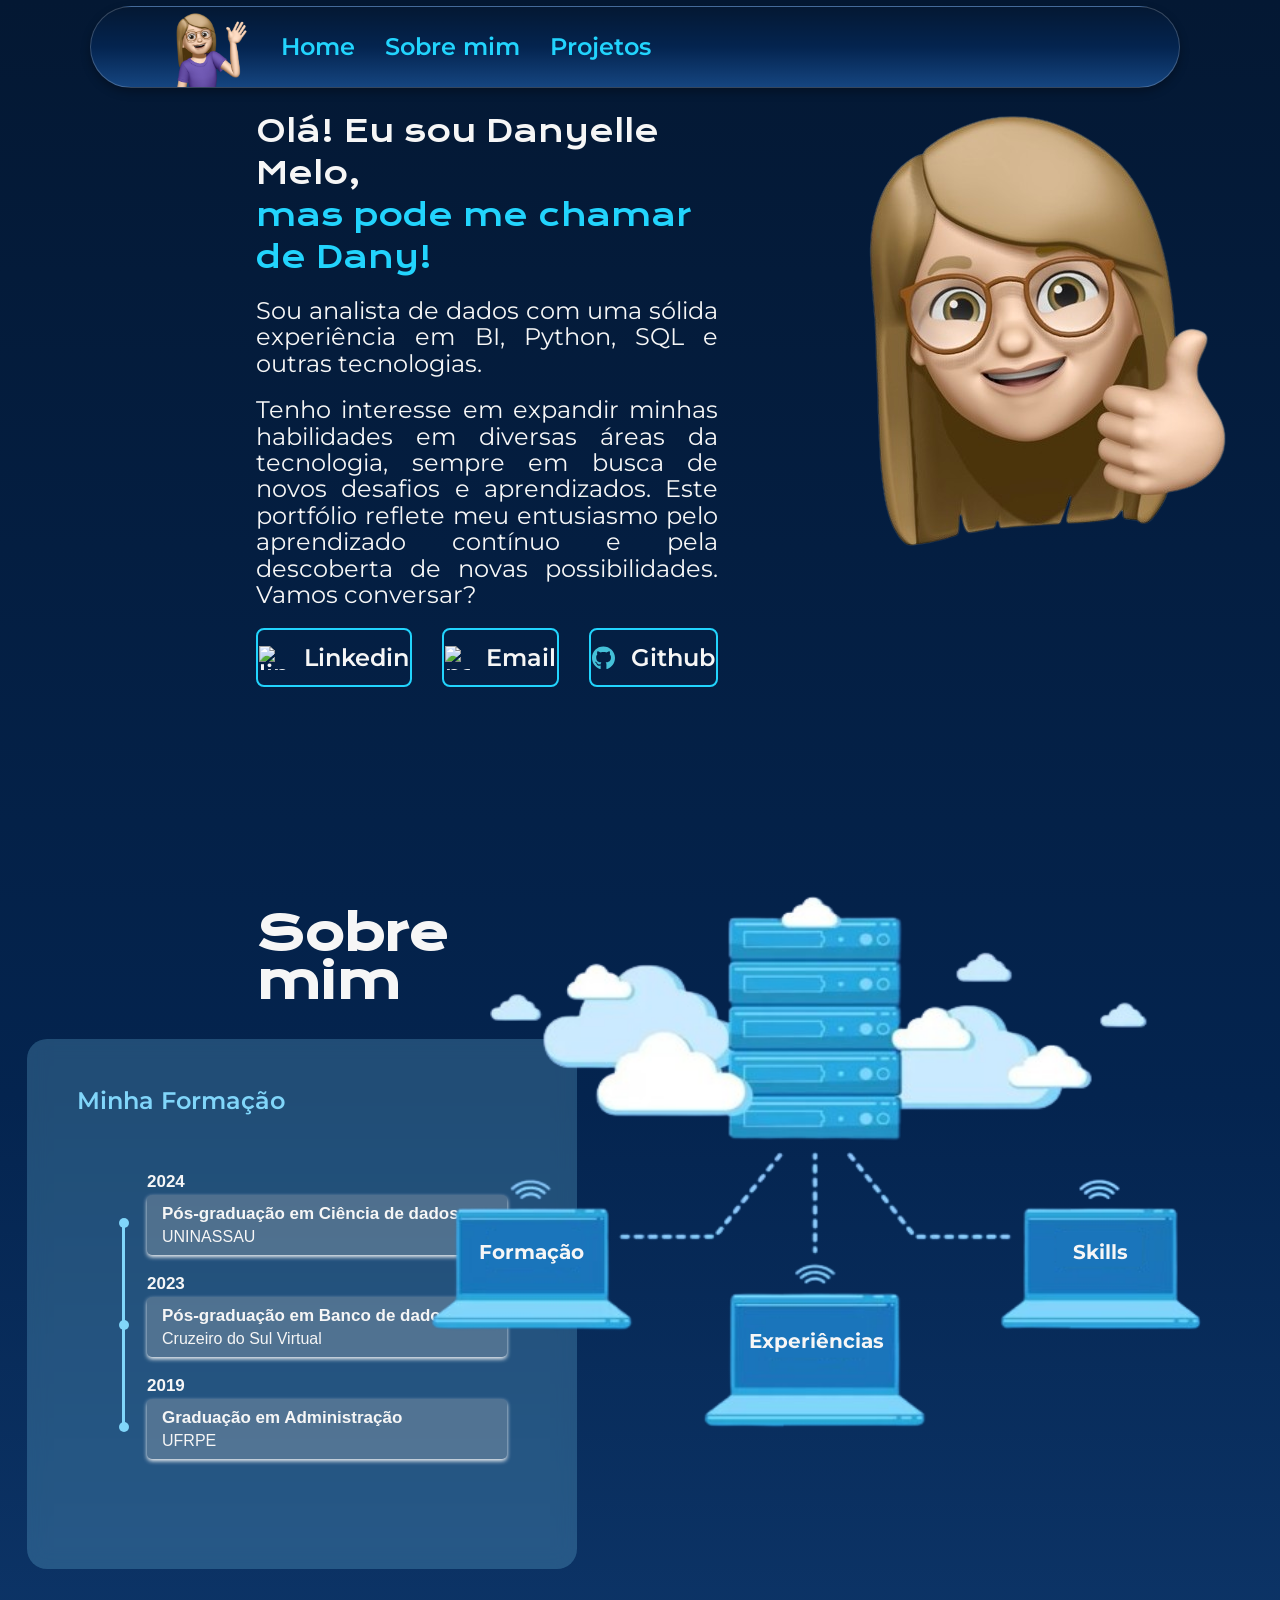
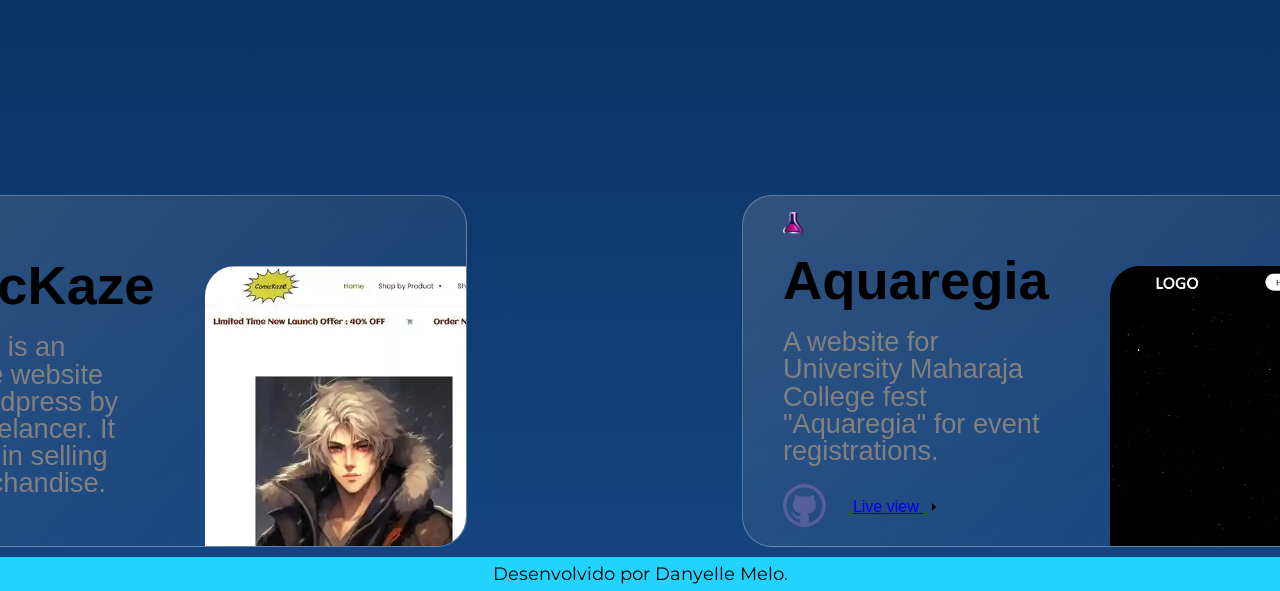
==== index.html @ 07571c55 "up" ====
<!DOCTYPE html>
<html lang="pt-br">

<head>
    <meta charset="UTF-8">
    <meta http-equiv="X-UA-Compatible" content="IE=edge">
    <meta name="viewport" content="width=device-width, initial-scale=1.0">

    <title>Danyelle Melo | Portifolio</title>

    <!-- Ligação do CSS com o HTML -->
    <link rel="stylesheet" href="./styles/style.css">

    <link rel="icon" href="src/avatar_topo.png" type="image/x-icon">
</head>

<body>

    <!-- Cabeçalho -->
    <header class="cabecalho">
        <div class="logo-container">
            <img class="logo logo-principal" src="src/logo.png" alt="Logo desenvolvedora" width="80" height="80"/>
            <img class="logo logo-hover" src="src/logo_alternativa.png" alt="Logo alternativa" width="80" height="75.8"/>
        </div>
        <nav class="cabecalho__menu">
            <a class="cabecalho__menu__link" href="#home">Home</a>
            <a class="cabecalho__menu__link" href="#sobre-mim">Sobre mim</a>
            <a class="cabecalho__menu__link" href="#projetos">Projetos</a>
        </nav>
    </header>

    <!-- Conteúdo principal -->
    <main class="apresentacao">
        <!-- Home -->
        <section id="home" class="home">
            <div class="grid-container">
                <div class="grid-item">
                    <h1 class="apresentacao__conteudo__titulo_home">
                        Olá! Eu sou Danyelle Melo,
                    </h1>
                    <p class="apresentacao__conteudo__titulo_home">
                        <strong class="titulo-destaque_home">mas pode me chamar de Dany!</strong>
                    </p>
                    <p class="apresentacao__conteudo__paragrafo_home">
                        Sou analista de dados com uma sólida experiência em BI, Python, SQL e outras tecnologias.
                    </p>
                    <p class="apresentacao__conteudo__paragrafo_home">
                        Tenho interesse em expandir minhas habilidades em diversas áreas da tecnologia, sempre em busca de novos desafios e aprendizados. Este portfólio reflete meu entusiasmo pelo aprendizado contínuo e pela descoberta de novas possibilidades. Vamos conversar?
                    </p>
                    <div class="apresentacao__links_home">
                        <a class="apresentacao__links__link_home" href="https://www.linkedin.com/in/danyellemelo/">
                            <img width="29" height="24" src="https://img.icons8.com/3d-fluency/94/linkedin.png" alt="linkedin"/>
                            Linkedin
                        </a>
                        <a class="apresentacao__links__link_home" href="mailto:danyelle.dados@gmail.com">
                            <img width="25" height="24" src="https://img.icons8.com/3d-fluency/94/paper-plane.png" alt="paper-plane"/>
                            Email
                        </a>
                        <a class="apresentacao__links__link_home" href="https://github.com/danysenosdados">
                            <img src="src/github-brands-solid.svg" alt="Github logo">
                            Github
                        </a>
                    </div>
                </div>
                <div class="grid-item apresentacao_img_home">
                    <img src="src/avatar_sobremim.png" alt="Imagem de Danyelle Melo">
                </div>
            </div>
        </section>

        <!-- Sobre mim -->
        <section id="sobre-mim" class="sobremim">
            <div class="grid-container">
                <div class="grid-item">                  
                    <h2 class="h2">Sobre mim</h2>
                    
                    <!-- Janela de Formação (visível por padrão) -->
                    <div class="janela-modal abrir" id="janela-formacao">
                        <div class="modal">
                            <h3 class="h3">Minha Formação</h3>

                            <div class="timeline">
                                <div class="timeline-item">
                                    <div class="timeline-date">2024</div>
                                    <div class="timeline-content">
                                        <h4 class="curso">Pós-graduação em Ciência de dados</h4>
                                        <p>UNINASSAU</p>
                                    </div>
                                </div>
                                <div class="timeline-item">
                                    <div class="timeline-date">2023</div>
                                    <div class="timeline-content">
                                        <h4 class="curso">Pós-graduação em Banco de dados e BI</h4>
                                        <p>Cruzeiro do Sul Virtual</p>
                                    </div>
                                </div>
                                <div class="timeline-item">
                                    <div class="timeline-date">2019</div>
                                    <div class="timeline-content">
                                        <h4 class="curso">Graduação em Administração</h4>
                                        <p>UFRPE</p>
                                    </div>
                                </div>
                            </div>
                        </div> 
                    </div>    
                    
                    <!-- Janela de Experiências -->
                    <div class="janela-modal" id="janela-exp">
                        <div class="modal">
                            <h3 class="h3">Minhas Experiências</h3>
                            <div class="timeline">
                                <div class="timeline-item">
                                    <div class="timeline-date">2022 - Atual</div>
                                    <div class="timeline-content">
                                        <h4 class="curso">Técnica de dados</h4>
                                        <p>G4F Soluções Corporativas</p>
                                    </div>
                                </div> 

                                <div class="timeline-item">
                                    <div class="timeline-date">2015 - 2022</div>
                                    <div class="timeline-content">
                                        <h4 class="curso">Faturista</h4>
                                        <p>Solivetti Comercio e Serviços</p>
                                    </div>
                                </div>

                                <div class="timeline-item">
                                    <div class="timeline-date">2013 - 2014</div>
                                    <div class="timeline-content">
                                        <h4 class="curso">Auxiliar de faturamento</h4>
                                        <p>ACM Suprimentos e Serviços</p>
                                    </div>
                                </div>
                            </div>
                        </div> 
                    </div> 
        
                    <!-- Janela de Skills -->
                    <div class="janela-modal" id="janela-skill">
                        <div class="modal">
                            <h3 class="h3">Minhas Habilidades</h3>
                            <div class="frontend-dev-section">

                                <ul class="lista">
                                    <li class="lista_box" data-aos="fade-up">
                                        <img src="./src/png/htmllogo.png" alt="Html skill" class="tech-stack-logo" />
                                        <span class="tooltip">HTML</span>
                                    </li>
                        
                                    <li class="lista_box" data-aos="fade-up">
                                        <img src="./src/png/csslogo.png" alt="css skill" class="tech-stack-logo" />
                                        <span class="tooltip">CSS</span>
                                    </li>
                        
                                    <li class="lista_box" data-aos="fade-up">
                                        <img src="./src/png/pythonlogo.png" alt="Python skill" class="tech-stack-logo" />
                                        <span class="tooltip">Python</span>
                                    </li>
                        
                                    <li class="lista_box" data-aos="fade-up">
                                        <img src="./src/png/githublogo.png" alt="github skill" class="tech-stack-logo needtobeinvert" />
                                        <span class="tooltip">GitHub</span>
                                    </li>
                        
                                    <li class="lista_box" data-aos="fade-up">
                                        <img src="./src/png/sqllogo.png" alt="Sql skill" class="tech-stack-logo" />
                                        <span class="tooltip">SQL</span>
                                    </li>
                                    <li class="lista_box" data-aos="fade-up">
                                        <img src="./src/png/figmalogo.png" alt="figma skill" class="tech-stack-logo" />
                                        <span class="tooltip">Figma</span>
                                    </li>
                        
                                    <li class="lista_box" data-aos="fade-up">
                                        <img src="./src/png/powerappslogo.png" alt="Power apps skill" class="tech-stack-logo" />
                                        <span class="tooltip">PowerApps</span>
                                    </li>

                                    <li class="lista_box" data-aos="fade-up">
                                        <img src="./src/png/poerbilogo.png" alt="Power BI skill" class="tech-stack-logo" />
                                        <span class="tooltip">PowerBI</span>
                                    </li>

                                    <li class="lista_box" data-aos="fade-up">
                                        <img src="./src/png/excellogo.png" alt="excel skill" class="tech-stack-logo" />
                                        <span class="tooltip">VBA</span>
                                    </li>

                                    <li class="lista_box" data-aos="fade-up">
                                        <img src="./src/png/powerautomatelolgo.png" alt="PowerAutomate skill" class="tech-stack-logo" />
                                        <span class="tooltip">PowerAutomate</span>
                                    </li>

                                    <li class="lista_box" data-aos="fade-up">
                                        <img src="./src/png/airflowlogo.png" alt="AirFlow skill" class="tech-stack-logo" />
                                        <span class="tooltip">AirFlow</span>
                                    </li>
                                </ul>
                            </div>
                        </div> 
                    </div>
                </div>
                <div  class="apresentacao_img_sobremim">
                    <div class="database-icon">
                        <img src="src/png/cloud.png" alt="Computadores"  width="850" height="600" style="padding-top: 5%; right: 15%;">
                    </div>
        
                    <div onclick="abrirModal('formacao')" class="btn" style="top: 60%; right: 89.5%;">Formação</div>
                    <div onclick="abrirModal('exp')" class="btn" style="top: 73%; left: 29%;">Experiências</div>
                    <div onclick="abrirModal('skill')" class="btn" style="top: 60%; left: 61%;">Skills</div>
                </div>
            </div>
        </section>


        <!--projetos-->
        
         
        <section class="projects-section-container" id="projetos" style="margin-top:10px;>

            
            <div class="projects-section-div">

                <h2 class="h2" class="btn" style="margin-top:10px; margin-right: 136%;">Projetos</h2>

                <div class="section-heading" data-aos="fade-up">
                <h2 class="section-heading-article" tabindex="0" aria-label="My projects starts from here">
                    &#60;/Projects&#62;
                </h2>
                <p class="sectionHeadingP"></p>
                </div>
                <div class="project-boxes-div">
                <div data-aos="fade-up" class="project-box-wrapper">
                    <div class="project-box project-box2" id="project-box2">
                    <div class="info-div">
                        <img src="src/webp/pexelicon-favicon.webp" alt="pexelicon website favicon" class="faviconforProject" />
                        <article class="ProjectHeading">Pexelicons</article>
                        <p class="ProjectDescription">
                        Pexelicons: A world of personalized file folder icons to
                        transform your PC into a reflection of your style.
                        </p>
                        <div class="project-buttons">
                        <a href="https://github.com/Danyell07/Pexelicons" target="_blank" class="github-redirect"
                            aria-label="Visit Pexelicons on GitHub">
                            <img src="src/svg/github.svg" alt="github redirect button" />
                        </a>
                        <a href="https://Danyell.site/Pexelicons/" target="_blank" class="cta"
                            aria-label="Visit Pexelicons Live">
                            <span>Live view</span>
                            <svg viewBox="0 0 13 10" height="10px" width="15px">
                            <path d="M1,5 L11,5"></path>
                            <polyline points="8 1 12 5 8 9"></polyline>
                            </svg>
                        </a>
                        </div>
                    </div>
                    <div class="image-div">
                        <img src="src/webp/Group 76.webp" alt="Pexelicon website preview image" />
                    </div>
                    </div>
                </div>
        
                <div class="project-box-wrapper" data-aos="fade-up">
                    <div class="project-box project-box5" id="project-box5">
                    <div class="info-div">
                        <img src="src/webp/cropped-1086600-192x192.webp" alt="comickaze website favicon"
                        class="faviconforProject" />
                        <article class="ProjectHeading">ComicKaze</article>
                        <p class="ProjectDescription">
                        ComicKaze is an ecommerce website built on wordpress by me
                        as a freelancer. It specializes in selling anime
                        merchandise.
                        </p>
                        <div class="project-buttons">
                        <a href="https://comickaze.in" target="_blank" class="cta" aria-label="Visit Comickaze live">
                            <span>Live view</span>
                            <svg viewBox="0 0 13 10" height="10px" width="15px">
                            <path d="M1,5 L11,5"></path>
                            <polyline points="8 1 12 5 8 9"></polyline>
                            </svg>
                        </a>
                        </div>
                    </div>
                    <div class="image-div">
                        <img src="src/webp/comickaze-preview.webp" alt="comickaze website preview image" />
                    </div>
                    </div>
                </div>
        
                <!-- ---------------------- -->
                <div class="project-box-wrapper" data-aos="fade-up">
                    <div class="project-box project-box2" id="project-box2">
                    <div class="info-div">
                        <img src="src/svg/aquaregia-favicon.svg" alt="Aquaregia website favicon"
                        class="faviconforProjectAquaregia" />
                        <article class="ProjectHeading">Aquaregia</article>
                        <p class="ProjectDescription">
                        A website for University Maharaja College fest "Aquaregia"
                        for event registrations.
                        </p>
                        <div class="project-buttons">
                        <a href="https://github.com/Danyell07/Aquaregia" target="_blank" class="github-redirect"
                            aria-label="Visit Aquaregia on GitHub">
                            <img src="src/svg/github.svg" alt="github redirect button" />
                        </a>
                        <a href="https://Danyell.site/Aquaregia/" target="_blank" class="cta"
                            aria-label="Visit Aquaregia Live">
                            <span>Live view</span>
                            <svg viewBox="0 0 13 10" height="10px" width="15px">
                            <path d="M1,5 L11,5"></path>
                            <polyline points="8 1 12 5 8 9"></polyline>
                            </svg>
                        </a>
                        </div>
                    </div>
                    <div class="image-div">
                        <img src="src/webp/Aquaregia-project.webp" alt="Aquaregia website preview image" />
                    </div>
                    </div>
                </div>
                <!-- ---------------------- -->
                <div class="project-box-wrapper" data-aos="fade-up">
                    <div class="project-box project-box4" id="project-box4">
                    <div class="info-div">
                        <img src="src/webp/qr-favicon.webp" alt="Qr generator website favicon" class="faviconforProject" />
                        <article class="ProjectHeading">QR Generator</article>
                        <p class="ProjectDescription">
                        A webpage to make a QR Code from text using API.
                        </p>
                        <div class="project-buttons">
                        <a href="https://github.com/Danyell07/QR-Generator" target="_blank" class="github-redirect"
                            aria-label="Visit qr generator on github">
                            <img src="src/svg/github.svg" alt="github redirect button" />
                        </a>
                        <a href="https://Danyell.site/QR-Generator/" target="_blank" class="cta"
                            aria-label="Visit qr generator live">
                            <span>Live view</span>
                            <svg viewBox="0 0 13 10" height="10px" width="15px">
                            <path d="M1,5 L11,5"></path>
                            <polyline points="8 1 12 5 8 9"></polyline>
                            </svg>
                        </a>
                        </div>
                    </div>
                    <div class="image-div">
                        <img src="src/webp/QRgeneratorProject.webp" alt="qr generator website preview image" />
                    </div>
                    </div>
                </div>
        
                <!-- ---------------------- -->
                <div class="project-box-wrapper" data-aos="fade-up">
                    <div class="project-box project-box3" id="project-box3">
                    <div class="info-div">
                        <img src="src/ico/netflixfavicon.ico" alt="netflix website favicon" class="faviconforProject" />
                        <article class="ProjectHeading">React Netflix Clone</article>
                        <p class="ProjectDescription">
                        A webpage to categorize the shows to redirect user to watch
                        the show.
                        </p>
                        <div class="project-buttons">
                        <a href="https://github.com/Danyell07/Netflix-clone" target="_blank" class="github-redirect"
                            aria-label="Visit Netflix clone on GitHub">
                            <img src="src/svg/github.svg" alt="github redirect button" />
                        </a>
                        <a href="https://react-project-20.netlify.app/" target="_blank" class="cta"
                            aria-label="Visit netflix clone live">
                            <span>Live view</span>
                            <svg viewBox="0 0 13 10" height="10px" width="15px">
                            <path d="M1,5 L11,5"></path>
                            <polyline points="8 1 12 5 8 9"></polyline>
                            </svg>
                        </a>
                        </div>
                    </div>
                    <div class="image-div">
                        <img src="src/webp/NetflixCloneProject.webp" alt="netflix clone website preview image" />
                    </div>
                    </div>
                </div>
        
                <!-- ---------------------- -->
        
                <div class="project-box-wrapper" data-aos="fade-up">
                    <div class="project-box project-box1" id="project-box1">
                    <div class="info-div">
                        <img src="src/webp/axocean-favicon.webp" alt="Axocean website favicon" class="faviconforProject" />
                        <article class="ProjectHeading">AXOCEAN</article>
                        <p class="ProjectDescription">
                        E-commerce website frontend work to choose people their
                        favorite design of product and redirect to flipkart shopping
                        site.
                        </p>
                        <div class="project-buttons">
                        <a href="https://github.com/Danyell07/AXOCEAN" target="_blank" class="github-redirect"
                            aria-label="Visit axocean on GitHub">
                            <img src="src/svg/github.svg" alt="github redirect button" />
                        </a>
                        <a href="https://www.Danyell.site/AXOCEAN/" target="_blank" class="cta"
                            aria-label="Visit axocean live">
                            <span>Live view</span>
                            <svg viewBox="0 0 13 10" height="10px" width="15px">
                            <path d="M1,5 L11,5"></path>
                            <polyline points="8 1 12 5 8 9"></polyline>
                            </svg>
                        </a>
                        </div>
                    </div>
                    <div class="image-div">
                        <img src="src/webp/AXOCEAN-project.webp" alt="Axocean website preview image" />
                    </div>
                    </div>
                </div>
                
                </div>
            
            </section>

    </main>

    <!-- Rodapé -->
    <footer class="rodape">
        <p>Desenvolvido por Danyelle Melo.</p>
    </footer>
    <script src="script.js" defer></script>
</body>

</html>
---- styles/style.css ----
/* ESTILOS FONTES*/
@import url('https://fonts.googleapis.com/css2?family=Krona+One&family=Montserrat:ital,wght@0,100..900;1,100..900&display=swap');

* {
    margin: 0;
    padding: 0;
    border: 0;
    font-size: 100%;
    font: inherit;
    vertical-align: baseline;
}

:root{
    --color-shadowDark:rgba(0, 0, 0, 0.137);
    --tech-stack-box-first-color:#c6c4c42f;
    --tech-stack-box-second-color:rgba(146, 146, 155, 0);
    --tech-stack-box-border-color: #f6f6f648;
}


/*BARRA DE ROLAGEM*/
::-webkit-scrollbar{
    width: 7px;
}
::-webkit-scrollbar-track {
    background: #0a0a10;
}
::-webkit-scrollbar-thumb{
   background-color: #8000ff;
   /* border-radius: 20px; */

}

/*função de rolagem*/
html {
    scroll-behavior: smooth;
}

article, aside, details, figcaption, figure, 
footer, header, hgroup, menu, nav, section {
    display: block;
}


body {
    line-height: 1;
    font-family: 'Space Grotesk', sans-serif;
    /*min-height: 100vh;*/
    background: linear-gradient(#041833,#04244F,#154580);
    background-repeat: no-repeat;
    background-position: center;
    background-size: cover;
}

/*BARRA DO MENU*/
.cabecalho {
    display: flex;
    align-items: center;
    background: linear-gradient(#041833,#04244F,#154580);
    justify-content: center; /* Alinha itens à esquerda */
    margin-left: 7% ;
    margin-top: 0.5% ;
    background-color: #333;
    position: fixed;
    top: 0;
    width: 100%; /* Ajuste a largura conforme necessário */
    max-width: 85%; /* Opcional: define um limite máximo de largura */
    z-index: 1100;
    border-radius: 60px; /* Arredonda as pontas da barra */
    box-shadow: 0 4px 10px rgba(0, 0, 0, 0.3); /* Sombra para efeito 3D */
    border: 1px solid rgba(255, 255, 255, 0.2); /* Borda clara para destaque */
    
}

@media (max-width: 768px) {
    .cabecalho {
        border-radius: 60px; /* Ajusta para telas pequenas */
        justify-content: space-between; /* Ajuste para melhor visualização */
        padding: 0 20px;
    }
}

/*LOGO DO MENU*/
.logo-container {
    position: relative;
    width: 30px;
    height: 80px;
}

.logo {
    position: absolute;
    top: 0;
    left: 200%;
    transition: opacity 0.2s ease-in-out; /* Aumenta a velocidade da transição */
}

.logo-hover {
    opacity: 0; /* Oculta a segunda logo inicialmente */
    top: 5px; /* Ajuste o valor conforme necessário para descer a imagem */
}

.logo-container:hover .logo-principal {
    opacity: 0; /* Faz a primeira logo desaparecer mais rápido */
}

.logo-container:hover .logo-hover {
    opacity: 1; /* Faz a segunda logo aparecer mais rápido */
}

.cabecalho img {
    margin-right: 10px;
    margin-left: 20px;
    padding: 0;
}

/*MENU*/
.cabecalho__menu {
    display: flex;
    flex-direction: row; /* Mantém os itens em linha */
    gap: 10px; /* Espaço entre os itens */
    margin-right: auto; /* Empurra o menu para o lado esquerdo */
    margin-left: 150px;
    margin-top: 0;
}

.cabecalho__menu__link {
    font-family: "Montserrat", sans-serif;
    font-weight: 600;
    font-size: 24px;
    color: #22D4FD;
    padding: 5px 10px; /* Ajustei o padding para dar mais espaço */
    text-decoration: none;
    white-space: nowrap;
}

/* Ajuste a margem superior ao rolar para as seções */
#home {
    scroll-margin-top: 110px; /* Ajuste esse valor conforme a altura do cabeçalho */
    padding-bottom: 10px;
}

#sobre-mim {
    scroll-margin-top: 5px; /* Ajuste esse valor conforme a altura do cabeçalho */
    padding-bottom: 10px;
}

#projetos {
    scroll-margin-top: 5px; /* Ajuste esse valor conforme a altura do cabeçalho */
    padding-bottom: 10px;

}

/* Estilo para a seção geral */
.apresentacao {
    padding-left: 20%; /* Espaço à esquerda para mover o conteúdo para o centro */
    margin-top: 0%; /* Espaço acima para iniciar a seção abaixo do cabeçalho */
}

.grid-container {
    display: grid; /* Torna o contêiner um grid container */
    grid-template-columns: repeat(2, 1fr); /* Cria duas colunas iguais */
    gap: 50px; /* Espaço entre as colunas */
    padding-bottom: 3px;
    position: relative;
}

/* Estilo para cada item no grid */
.grid-item {
    padding: 0; /* Espaço interno das divs */
    padding-top: 110px;
    position: relative;
}

/* Estilo específico para a seção Home /////////////////////////////////////////////////////////////////////////////////*/
.home .apresentacao__conteudo__titulo_home {
    font-size: 30px;
    font-family: "Krona One", sans-serif;
    line-height: 1.4; /* Espaçamento entre linhas */
    color: #F6F6F6;
}

.home .titulo-destaque_home {
    color: #22D4FD;
}

.home .apresentacao__conteudo__paragrafo_home {
    font-size: 24px;
    font-family: "Montserrat", sans-serif;
    font-weight: 400;
    margin-top: 20px; 
    line-height: 1.1; /* Espaçamento entre linhas */
    text-align: justify; /* Justifica o texto */
    padding: 0; /* Remove o espaço interno das divs */
    color: #F6F6F6;
}

.home .apresentacao__links_home {
    display: flex;
    justify-content: space-around;
    flex-direction: row;
    align-items: center;
    gap: 30px;
    margin-top: 20px;
}

.home .apresentacao__links__link_home {
    display: flex;
    justify-content: center;
    gap: 16px;
    border: 2px solid #22D4FD;
    width: 90%; /* Ajusta a largura para ocupar 100% */
    max-width: 378px;
    font-size: 24px;
    text-align: center;
    border-radius: 8px;
    padding: 15.5px 1px; /* Espaço interno do link */
    text-decoration: none;
    color: #F6F6F6;
    font-family: "Montserrat", sans-serif;
    font-weight: 600;
    transition: background-color 0.3s ease; /* Adiciona uma transição suave para a mudança de cor */
}

.home .apresentacao__links__link_home:hover {
    background-color: #96b7f36b;
    padding: 15px 0; /* Aumenta o espaço interno ao passar o mouse (ajuste conforme necessário) */
}

.home .apresentacao_img_home {
    padding-top: 110px; /* Espaço interno das divs */
    padding-left: 50px;
    margin: 0;
}

/* Estilo específico para a seção Sobre mim////////////////////////////////////////////////////////////////////////////////////////////// */
.sobremim {
    position: relative;
    padding-top: 100px; /* Espaço acima para iniciar a seção abaixo da Home */
    margin-bottom: 206px; /* Espaço abaixo do contêiner */
}

.btn {
    width: 120px;
    height: 80px;
    font-family: "Montserrat", sans-serif;
    font-weight: 600;
    font-size: 20px;
    color: #F6F6F6;
    position: absolute;
    display: flex;
    align-items: center;
    justify-content: center;
    cursor:pointer;
    z-index: 2;
    font-weight: bold;
}

.janela-modal {
    display: none;
    position: absolute; /* Posiciona a modal em relação à viewport */
    top: 45%;
    left: 50%;
    transform: translate(-50%, -50%); /* Centraliza a modal */
    /* ... outros estilos ... */
  }
  
  
  .janela-modal.abrir {
    display: flex;
  }

.modal{
    margin-top: 60%;
    margin-right: 100px;
    min-width: 450px;
    min-height: 400px;
    background: #81d6fa3b;
    backdrop-filter: blur(10px);
    padding: 50px;
    border-radius:20px;
}

.fechar {
    position: absolute;
    top: -10px;
    right: -10px;
    width: 25px;
    height: 25px;
    border-radius: 50%;
    border: 0;
    background-color: #f54b4bd2;
    color: #F6F6F6;
    font-size: 20px;
    cursor: pointer;
}

.sobremim .apresentacao__conteudo__titulo_sobremim {
    
    font-size: 30px; /* Tamanho da fonte para a seção Sobre mim */
    color: #F6F6F6;
    font-family: "Krona One", sans-serif;
    line-height: 1.4; /* Espaçamento entre linhas */
    
}

.sobremim .apresentacao__conteudo__titulo1_sobremim {
    font-size: 20px; /* Tamanho da fonte para a seção Sobre mim */
    color: #F6F6F6;
    font-family: "Krona One", sans-serif;
    line-height: 1.4; /* Espaçamento entre linhas */
    
}

.sobremim .apresentacao__conteudo__paragrafo_sobremim {
    font-size: 22px; /* Tamanho da fonte para a seção Sobre mim */
    font-family: "Montserrat", sans-serif;
    font-weight: 400;
    margin-top: 20px; 
    margin-bottom: 20px;
    line-height: 1.1; /* Espaçamento entre linhas */
    text-align: justify; /* Justifica o texto */
    padding: 0; /* Remove o espaço interno das divs */
}

.sobremim .apresentacao__links_sobremim {
    display: flex;
    justify-content: space-around;
    flex-direction: row;
    align-items: center;
    gap: 20px;
    margin-top: 20px;
}

.sobremim .apresentacao__links__link_sobremim {
    display: flex;
    justify-content: center;
    gap: 16px;
    border: 2px solid #22D4FD;
    width: 90%; /* Ajusta a largura para ocupar 100% */
    max-width: 378px;
    font-size: 22px; /* Tamanho da fonte para a seção Sobre mim */
    text-align: center;
    border-radius: 8px;
    padding: 15px 1px; /* Espaço interno do link */
    text-decoration: none;
    color: #F6F6F6;
    font-family: "Montserrat", sans-serif;
    font-weight: 600;
    transition: background-color 0.3s ease; /* Adiciona uma transição suave para a mudança de cor */
}

.sobremim .apresentacao__links__link_sobremim:hover {
    background-color: #96b7f36b;
    padding: 15px 0; /* Aumenta o espaço interno ao passar o mouse (ajuste conforme necessário) */
}

/*LINHA DO TEMPO FORMAÇÃO///////////////////////////////////////////*/

.timeline {
    position: relative;
    margin: 20px 0;
    padding: 20px;
    list-style: none;
}

.timeline::before {
    content: '';
    position: absolute;
    top: 90px;
    bottom: 68px;
    left: 45px;
    width: 3px;
    background-color: #81d6fa;
}

.timeline-item {
    position: relative;
    margin: 20px 0;
    padding-left: 50px;
}

.timeline-item::before {
    content: '';
    position: absolute;
    left: 22px;
    top: 45px;
    width: 10px;
    height: 10px;
    border-radius: 50%;
    background-color: #81d6fa;
}

.timeline-date {
    font-weight: bold;
    margin-bottom: 5px;
    color: #F6F6F6;
    font-size: 17px;
}

.timeline-content {
    padding: 10px 15px;
    background-color: #c6c4c445;
    border-radius: 5px;
    box-shadow: 0 2px 4px #F6F6F6;
    color: #F6F6F6;
}

.curso {
    font-weight: bold;
    margin-bottom: 7px;
    font-size: 17px;
}

.h3 {
    font-family: "Montserrat", sans-serif;
    font-weight: 600;
    font-size: 1.5rem;
    color: #81d6fa;
    font-weight: 600;
}

.sobremim .apresentacao_img_sobremim {
    position: relative; 
    padding:20px;    
}

.apresentacao_img_sobremim img {
    position:relative;
    z-index: 1; 
}


.frontend-dev-heading{
    width: 100%;
    text-align: center;
    display: flex;
    justify-content: center;
    align-items: center;
    font-size: 3rem;
    font-weight: 900;
    height: 100px;
    letter-spacing: 5px;
    background-image: -webkit-gradient(linear,left top,right top,var(--static-heading-gradient-blue),var(--static-heading-gradient-pink));
    background-image: -webkit-linear-gradient(left,var(--static-heading-gradient-blue),var(--static-heading-gradient-pink));
    background-image: linear-gradient(90deg,var(--static-heading-gradient-blue),var(--static-heading-gradient-pink));
    background-clip: text;
    -webkit-background-clip: text;
    -webkit-text-fill-color: transparent;
}

.lista{
    width: 80%;
    display: flex;
    align-items: center;
    justify-content: center;
    flex-wrap: wrap;
    gap:30px;
    margin-top: 75px;
    margin-left: 45px;

}
.lista_box{
    width: 70px;
    height: 60px;
    display: flex;
    align-items: center;
    justify-content: center;
    border-radius: 15px;
    background-image: linear-gradient(to bottom right,var(--tech-stack-box-first-color), var(--tech-stack-box-second-color));
    border: 1px solid var(--tech-stack-box-border-color);
    box-shadow: 0px 10px 20px var(--color-shadowDark); 
    position: relative;
}
.lista_box img{
    width: 70%;
}
.lista_box:hover .tooltip {
    opacity: 1;
    transition-duration: .3s;
  }
.tooltip {
    position: absolute;
    top: -20px;
    opacity: 0;
    color: white;
    padding: 2px 10px;
    display: flex;
    align-items: center;
    justify-content: center;
    transition-duration: .2s;
    pointer-events: none;
    letter-spacing: 0.5px;
    font-size: 1rem;
    font-weight: 500;
}

.section-heading{
    width: 100%;
    display: flex;
    align-items: center;
    gap: 10px;
}
.section-heading-article{
    font-size:3rem;
    font-family: "Krona One", sans-serif;
    font-weight: 600;
    background-image: -webkit-gradient(linear,left top,right top,var(--static-heading-gradient-blue),var(--static-heading-gradient-pink));
    background-image: -webkit-linear-gradient(left,var(--static-heading-gradient-blue),var(--static-heading-gradient-pink));
    background-image: linear-gradient(90deg,var(--static-heading-gradient-blue),var(--static-heading-gradient-pink));
    background-clip: text;
    -webkit-background-clip: text;
    -webkit-text-fill-color: transparent;
}


/*seção PROJETOS*/
.projetos {
    position: relative;
    padding-top: 250px; /* Espaço acima para iniciar a seção abaixo da Home */
}

.projects-section-container{
    padding: 10px 0;
    display: flex;
    align-items: center;
    justify-content: center;
    width: 90%;
}
.projects-section-div{
    width: 60%;
    display: flex;
    flex-direction: column;
    align-items: center;
    justify-content: center;
}
.projects-heading{
    width: 100%;
    display: flex;
    align-items: center;
    gap: 10px;
}
.projects-heading-article{
    font-size:3rem;
    font-family: fira code;
    font-weight: 500;
    background-image: -webkit-gradient(linear,left top,right top,var(--static-heading-gradient-blue),var(--static-heading-gradient-pink));
    background-image: -webkit-linear-gradient(left,var(--static-heading-gradient-blue),var(--static-heading-gradient-pink));
    background-image: linear-gradient(90deg,var(--static-heading-gradient-blue),var(--static-heading-gradient-pink));
    background-clip: text;
    -webkit-background-clip: text;
    -webkit-text-fill-color: transparent;
}
.projectsHeadingP{
    width: 300px;
    height: 1px;
    background-image: -webkit-gradient(linear,left top,right top,var(--static-heading-gradient-blue),var(--static-heading-gradient-pink));
    background-image: -webkit-linear-gradient(left,var(--static-heading-gradient-blue),var(--static-heading-gradient-pink));
    background-image: linear-gradient(90deg,var(--static-heading-gradient-blue),var(--static-heading-gradient-pink));
}

.project-boxes-div{
    width: 100%;
    height: fit-content;
    display: flex;
    flex-direction: row;
    justify-content: center;
    align-items: center;
    gap: 0;
    padding-top: 80px;
    
}
.project-box-wrapper{
    width: 100%;
}
.project-box{
    /* background-color: rgba(255, 255, 255, 0.005); */
    background-image: linear-gradient(to bottom right, var(--tech-stack-box-first-color),var(--tech-stack-box-second-color));
    width: 70%;
    height: 350px;
    display: flex;
    flex-direction: row;
    justify-content: space-between;
    transition-duration: .3s;
    position: relative;
    border-radius: 30px;
    border: 1px solid var(--tech-stack-box-border-color);
    overflow: hidden;
}

.info-div{
    width: 50%;
    height: 100%;
    display: flex;
    flex-direction: column;
    align-items: flex-start;
    justify-content: center;
    gap: 20px;
    padding: 0 40px;
}
.faviconforProject{
    width: 30px;
    border-radius: 50%;
}
.faviconforProjectAquaregia{
    width: 20px;
}
.image-div{
    width: 50%;
    height: 100%;
    overflow: hidden;
    padding-top: 70px;
    padding-left: 10px;
   
}
.image-div img{
    height: 100%;
    border-top-left-radius:30px;
}
.ProjectHeading{
    color: var(--color-white);
    font-size: 3.4rem;
    font-weight: 700;
}
.ProjectDescription{
    color: gray;
    font-size: 1.7rem;
    font-weight: 400;
}
/* Project visit button */
.project-buttons{
    width: 100%;
    display: flex;
    align-items: center;
    justify-content: flex-start;
    gap: 20px;
}
.github-redirect{
 text-decoration: none;    
 width: 50px;
}
.github-redirect img{
    width: 45px;
    height: auto;
    transition: all .3s;
    filter: brightness(2);
}
.github-redirect:hover img{
    filter: brightness(4);

}
.h2 {
    font-size:3rem;
    font-family: "Krona One", sans-serif;
    font-weight: 600;
    color: #F6F6F6;
    
}

.rodape {
    color: #000000;
    background-color: #22D4FD;
    padding: 8px;
    text-align: center;
    font-family: "Montserrat", sans-serif;
    font-size: 18px;
}
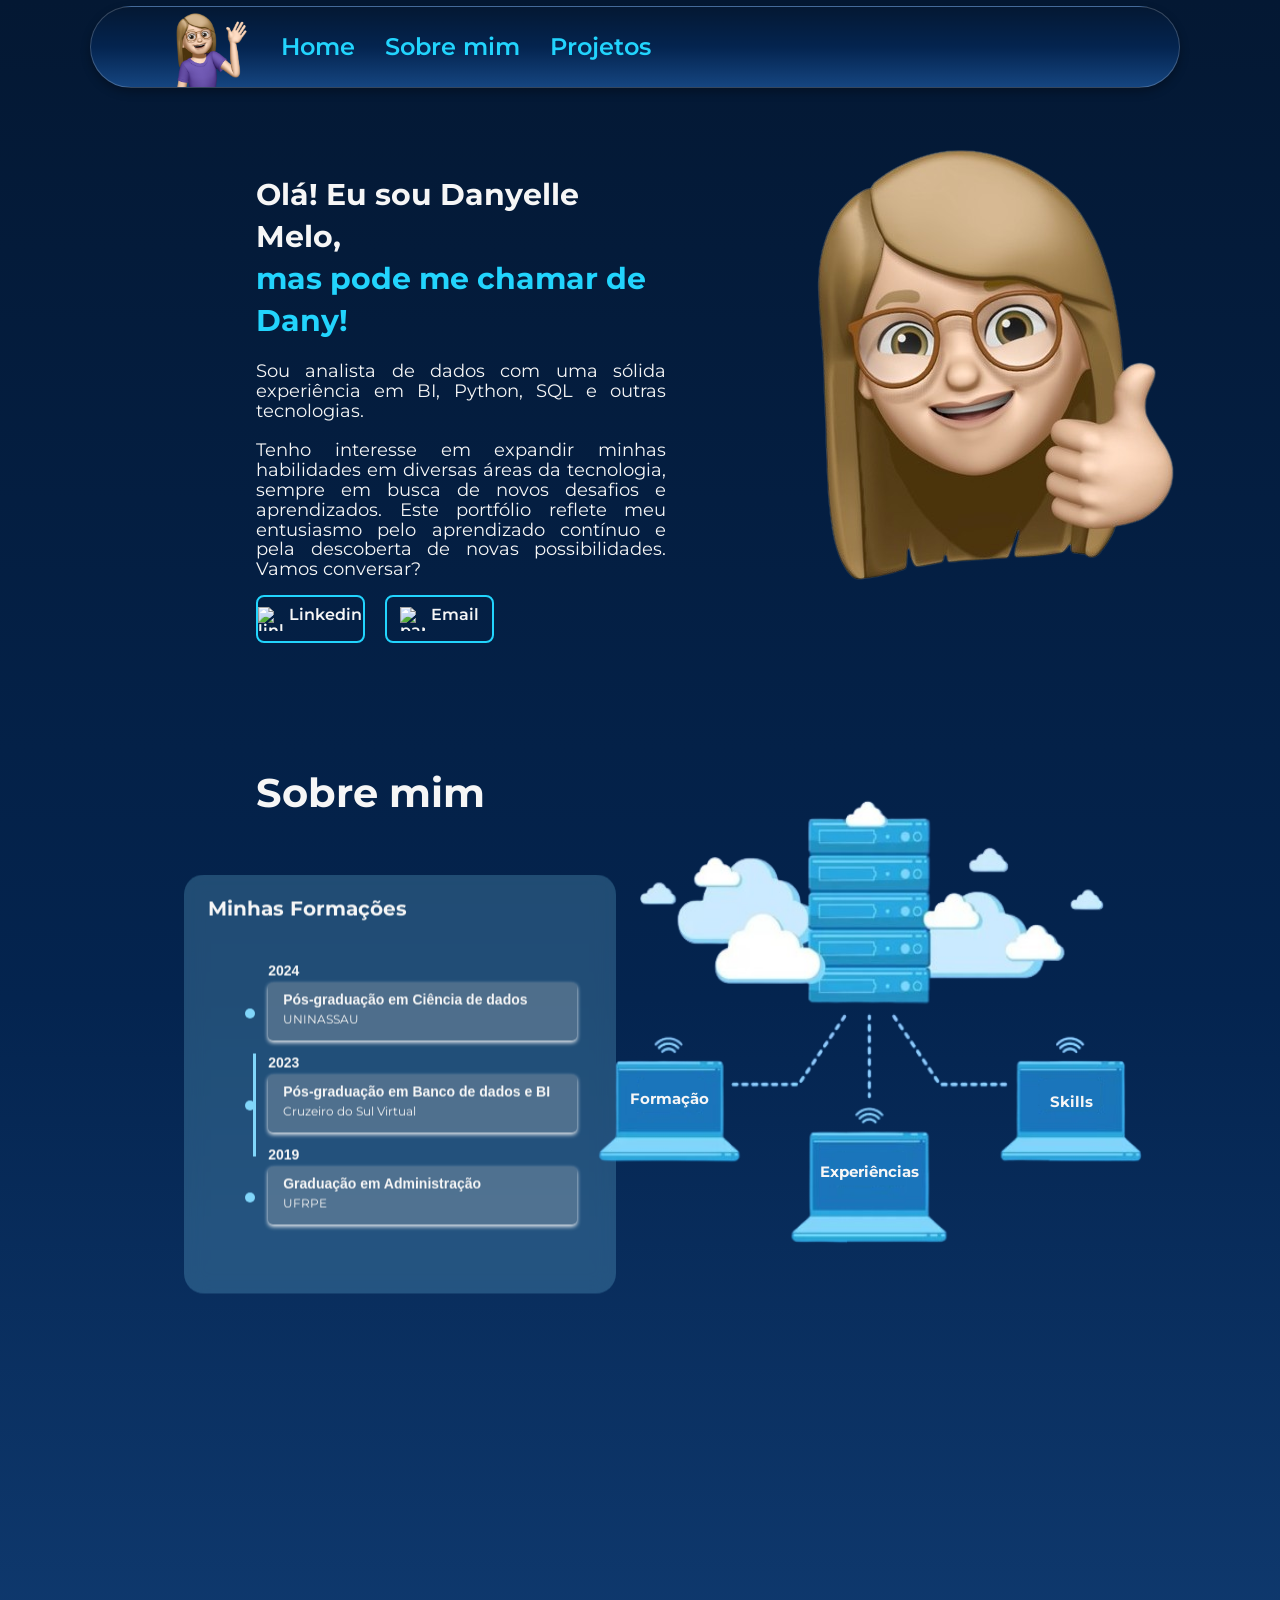
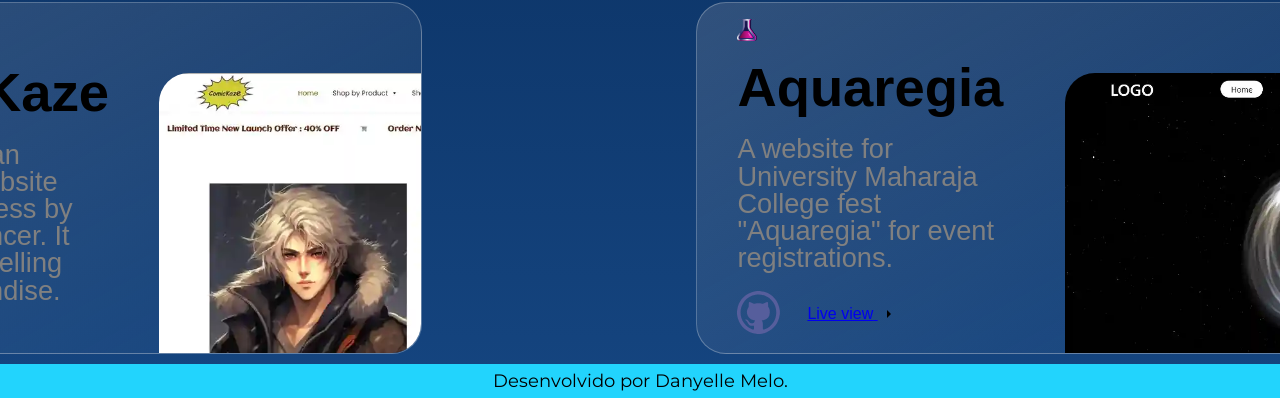
==== commit 20c76482: "up" ====
--- a/index.html
+++ b/index.html
@@ -49,16 +49,12 @@
                     </p>
                     <div class="apresentacao__links_home">
                         <a class="apresentacao__links__link_home" href="https://www.linkedin.com/in/danyellemelo/">
-                            <img width="29" height="24" src="https://img.icons8.com/3d-fluency/94/linkedin.png" alt="linkedin"/>
+                            <img width="25" height="24" src="https://img.icons8.com/3d-fluency/94/linkedin.png" alt="linkedin"/>
                             Linkedin
                         </a>
                         <a class="apresentacao__links__link_home" href="mailto:danyelle.dados@gmail.com">
                             <img width="25" height="24" src="https://img.icons8.com/3d-fluency/94/paper-plane.png" alt="paper-plane"/>
                             Email
-                        </a>
-                        <a class="apresentacao__links__link_home" href="https://github.com/danysenosdados">
-                            <img src="src/github-brands-solid.svg" alt="Github logo">
-                            Github
                         </a>
                     </div>
                 </div>
@@ -77,28 +73,28 @@
                     <!-- Janela de Formação (visível por padrão) -->
                     <div class="janela-modal abrir" id="janela-formacao">
                         <div class="modal">
-                            <h3 class="h3">Minha Formação</h3>
+                            <h3 class="h3">Minhas Formações</h3>
 
                             <div class="timeline">
                                 <div class="timeline-item">
                                     <div class="timeline-date">2024</div>
                                     <div class="timeline-content">
                                         <h4 class="curso">Pós-graduação em Ciência de dados</h4>
-                                        <p>UNINASSAU</p>
+                                        <p class="p">UNINASSAU</p>
                                     </div>
                                 </div>
                                 <div class="timeline-item">
                                     <div class="timeline-date">2023</div>
                                     <div class="timeline-content">
                                         <h4 class="curso">Pós-graduação em Banco de dados e BI</h4>
-                                        <p>Cruzeiro do Sul Virtual</p>
+                                        <p class="p">Cruzeiro do Sul Virtual</p>
                                     </div>
                                 </div>
                                 <div class="timeline-item">
                                     <div class="timeline-date">2019</div>
                                     <div class="timeline-content">
                                         <h4 class="curso">Graduação em Administração</h4>
-                                        <p>UFRPE</p>
+                                        <p class="p">UFRPE</p>
                                     </div>
                                 </div>
                             </div>
@@ -114,7 +110,7 @@
                                     <div class="timeline-date">2022 - Atual</div>
                                     <div class="timeline-content">
                                         <h4 class="curso">Técnica de dados</h4>
-                                        <p>G4F Soluções Corporativas</p>
+                                        <p class="p">G4F Soluções Corporativas</p>
                                     </div>
                                 </div> 
 
@@ -122,7 +118,7 @@
                                     <div class="timeline-date">2015 - 2022</div>
                                     <div class="timeline-content">
                                         <h4 class="curso">Faturista</h4>
-                                        <p>Solivetti Comercio e Serviços</p>
+                                        <p class="p">Solivetti Comercio e Serviços</p>
                                     </div>
                                 </div>
 
@@ -130,7 +126,7 @@
                                     <div class="timeline-date">2013 - 2014</div>
                                     <div class="timeline-content">
                                         <h4 class="curso">Auxiliar de faturamento</h4>
-                                        <p>ACM Suprimentos e Serviços</p>
+                                        <p class="p">ACM Suprimentos e Serviços</p>
                                     </div>
                                 </div>
                             </div>
@@ -204,12 +200,12 @@
                 </div>
                 <div  class="apresentacao_img_sobremim">
                     <div class="database-icon">
-                        <img src="src/png/cloud.png" alt="Computadores"  width="850" height="600" style="padding-top: 5%; right: 15%;">
-                    </div>
-        
-                    <div onclick="abrirModal('formacao')" class="btn" style="top: 60%; right: 89.5%;">Formação</div>
-                    <div onclick="abrirModal('exp')" class="btn" style="top: 73%; left: 29%;">Experiências</div>
-                    <div onclick="abrirModal('skill')" class="btn" style="top: 60%; left: 61%;">Skills</div>
+                        <img src="src/png/cloud.png" alt="Computadores"  width="600" height="500" style="padding-top: 15%; right: 15%;">
+                    </div>
+        
+                    <div onclick="abrirModal('formacao')" class="btn" style="top: 62.5%; right: 86%;">Formação</div>
+                    <div onclick="abrirModal('exp')" class="btn" style="top: 74%; left: 26.5%;">Experiências</div>
+                    <div onclick="abrirModal('skill')" class="btn" style="top: 63%; left: 58%;">Skills</div>
                 </div>
             </div>
         </section>
--- a/styles/style.css
+++ b/styles/style.css
@@ -12,7 +12,7 @@
 
 :root{
     --color-shadowDark:rgba(0, 0, 0, 0.137);
-    --tech-stack-box-first-color:#c6c4c42f;
+    --tech-stack-box-first-color:#cac2c22f;
     --tech-stack-box-second-color:rgba(146, 146, 155, 0);
     --tech-stack-box-border-color: #f6f6f648;
 }
@@ -153,14 +153,14 @@
 /* Estilo para a seção geral */
 .apresentacao {
     padding-left: 20%; /* Espaço à esquerda para mover o conteúdo para o centro */
-    margin-top: 0%; /* Espaço acima para iniciar a seção abaixo do cabeçalho */
+    margin-top:5%; /* Espaço acima para iniciar a seção abaixo do cabeçalho */
 }
 
 .grid-container {
     display: grid; /* Torna o contêiner um grid container */
     grid-template-columns: repeat(2, 1fr); /* Cria duas colunas iguais */
     gap: 50px; /* Espaço entre as colunas */
-    padding-bottom: 3px;
+    padding-bottom: 0;
     position: relative;
 }
 
@@ -174,7 +174,9 @@
 /* Estilo específico para a seção Home /////////////////////////////////////////////////////////////////////////////////*/
 .home .apresentacao__conteudo__titulo_home {
     font-size: 30px;
-    font-family: "Krona One", sans-serif;
+    font-family: "Montserrat", sans-serif;
+    font-weight: 400;
+    font-weight: bold;
     line-height: 1.4; /* Espaçamento entre linhas */
     color: #F6F6F6;
 }
@@ -184,7 +186,7 @@
 }
 
 .home .apresentacao__conteudo__paragrafo_home {
-    font-size: 24px;
+    font-size: 18px;
     font-family: "Montserrat", sans-serif;
     font-weight: 400;
     margin-top: 20px; 
@@ -196,24 +198,23 @@
 
 .home .apresentacao__links_home {
     display: flex;
-    justify-content: space-around;
     flex-direction: row;
     align-items: center;
-    gap: 30px;
-    margin-top: 20px;
+    margin-top: 15px;
+    gap: 5%;
 }
 
 .home .apresentacao__links__link_home {
     display: flex;
     justify-content: center;
-    gap: 16px;
+    gap: 6px;
     border: 2px solid #22D4FD;
-    width: 90%; /* Ajusta a largura para ocupar 100% */
+    width: 25%; /* Ajusta a largura para ocupar 100% */
     max-width: 378px;
-    font-size: 24px;
+    font-size: 16px;
     text-align: center;
     border-radius: 8px;
-    padding: 15.5px 1px; /* Espaço interno do link */
+    padding: 10px 1px; /* Espaço interno do link */
     text-decoration: none;
     color: #F6F6F6;
     font-family: "Montserrat", sans-serif;
@@ -223,11 +224,11 @@
 
 .home .apresentacao__links__link_home:hover {
     background-color: #96b7f36b;
-    padding: 15px 0; /* Aumenta o espaço interno ao passar o mouse (ajuste conforme necessário) */
+    padding: 10px 1px; /* Aumenta o espaço interno ao passar o mouse (ajuste conforme necessário) */
 }
 
 .home .apresentacao_img_home {
-    padding-top: 110px; /* Espaço interno das divs */
+    padding-top: 80px; 
     padding-left: 50px;
     margin: 0;
 }
@@ -235,7 +236,7 @@
 /* Estilo específico para a seção Sobre mim////////////////////////////////////////////////////////////////////////////////////////////// */
 .sobremim {
     position: relative;
-    padding-top: 100px; /* Espaço acima para iniciar a seção abaixo da Home */
+    padding-top: 10px; /* Espaço acima para iniciar a seção abaixo da Home */
     margin-bottom: 206px; /* Espaço abaixo do contêiner */
 }
 
@@ -244,7 +245,7 @@
     height: 80px;
     font-family: "Montserrat", sans-serif;
     font-weight: 600;
-    font-size: 20px;
+    font-size: 15px;
     color: #F6F6F6;
     position: absolute;
     display: flex;
@@ -258,8 +259,8 @@
 .janela-modal {
     display: none;
     position: absolute; /* Posiciona a modal em relação à viewport */
-    top: 45%;
-    left: 50%;
+    top: 40%;
+    left: 36%;
     transform: translate(-50%, -50%); /* Centraliza a modal */
     /* ... outros estilos ... */
   }
@@ -270,13 +271,12 @@
   }
 
 .modal{
-    margin-top: 60%;
-    margin-right: 100px;
-    min-width: 450px;
-    min-height: 400px;
+    margin-top: 70%;
+    margin-left: 10%;
+    width: 480px;
     background: #81d6fa3b;
     backdrop-filter: blur(10px);
-    padding: 50px;
+    padding: 5%;
     border-radius:20px;
 }
 
@@ -358,8 +358,8 @@
 
 .timeline {
     position: relative;
-    margin: 20px 0;
-    padding: 20px;
+    margin: 45px 0;
+    padding: 0;
     list-style: none;
 }
 
@@ -375,8 +375,8 @@
 
 .timeline-item {
     position: relative;
-    margin: 20px 0;
-    padding-left: 50px;
+    margin: 15px ;
+    padding-left: 45px;
 }
 
 .timeline-item::before {
@@ -394,7 +394,15 @@
     font-weight: bold;
     margin-bottom: 5px;
     color: #F6F6F6;
-    font-size: 17px;
+    font-size: 14px;
+}
+
+.p {
+    font-family: "Montserrat", sans-serif;
+    font-weight: 400;
+    margin-bottom: 5px;
+    color: #F6F6F6;
+    font-size: 12px;
 }
 
 .timeline-content {
@@ -408,15 +416,15 @@
 .curso {
     font-weight: bold;
     margin-bottom: 7px;
-    font-size: 17px;
+    font-size: 14px;
 }
 
 .h3 {
+    font-size:20px;
     font-family: "Montserrat", sans-serif;
     font-weight: 600;
-    font-size: 1.5rem;
-    color: #81d6fa;
-    font-weight: 600;
+    color: #F6F6F6;
+    font-weight: bold;
 }
 
 .sobremim .apresentacao_img_sobremim {
@@ -454,14 +462,14 @@
     align-items: center;
     justify-content: center;
     flex-wrap: wrap;
-    gap:30px;
-    margin-top: 75px;
+    gap:27px;
+    margin-top: 40px;
     margin-left: 45px;
 
 }
 .lista_box{
-    width: 70px;
-    height: 60px;
+    width: 55px;
+    height: 55px;
     display: flex;
     align-items: center;
     justify-content: center;
@@ -472,7 +480,7 @@
     position: relative;
 }
 .lista_box img{
-    width: 70%;
+    width: 50%;
 }
 .lista_box:hover .tooltip {
     opacity: 1;
@@ -490,8 +498,8 @@
     transition-duration: .2s;
     pointer-events: none;
     letter-spacing: 0.5px;
-    font-size: 1rem;
-    font-weight: 500;
+    font-size: 0.80rem;
+    font-weight: 400;
 }
 
 .section-heading{
@@ -649,10 +657,11 @@
 
 }
 .h2 {
-    font-size:3rem;
-    font-family: "Krona One", sans-serif;
+    font-size:2.5rem;
+    font-family: "Montserrat", sans-serif;
     font-weight: 600;
     color: #F6F6F6;
+    font-weight: bold;
     
 }
 
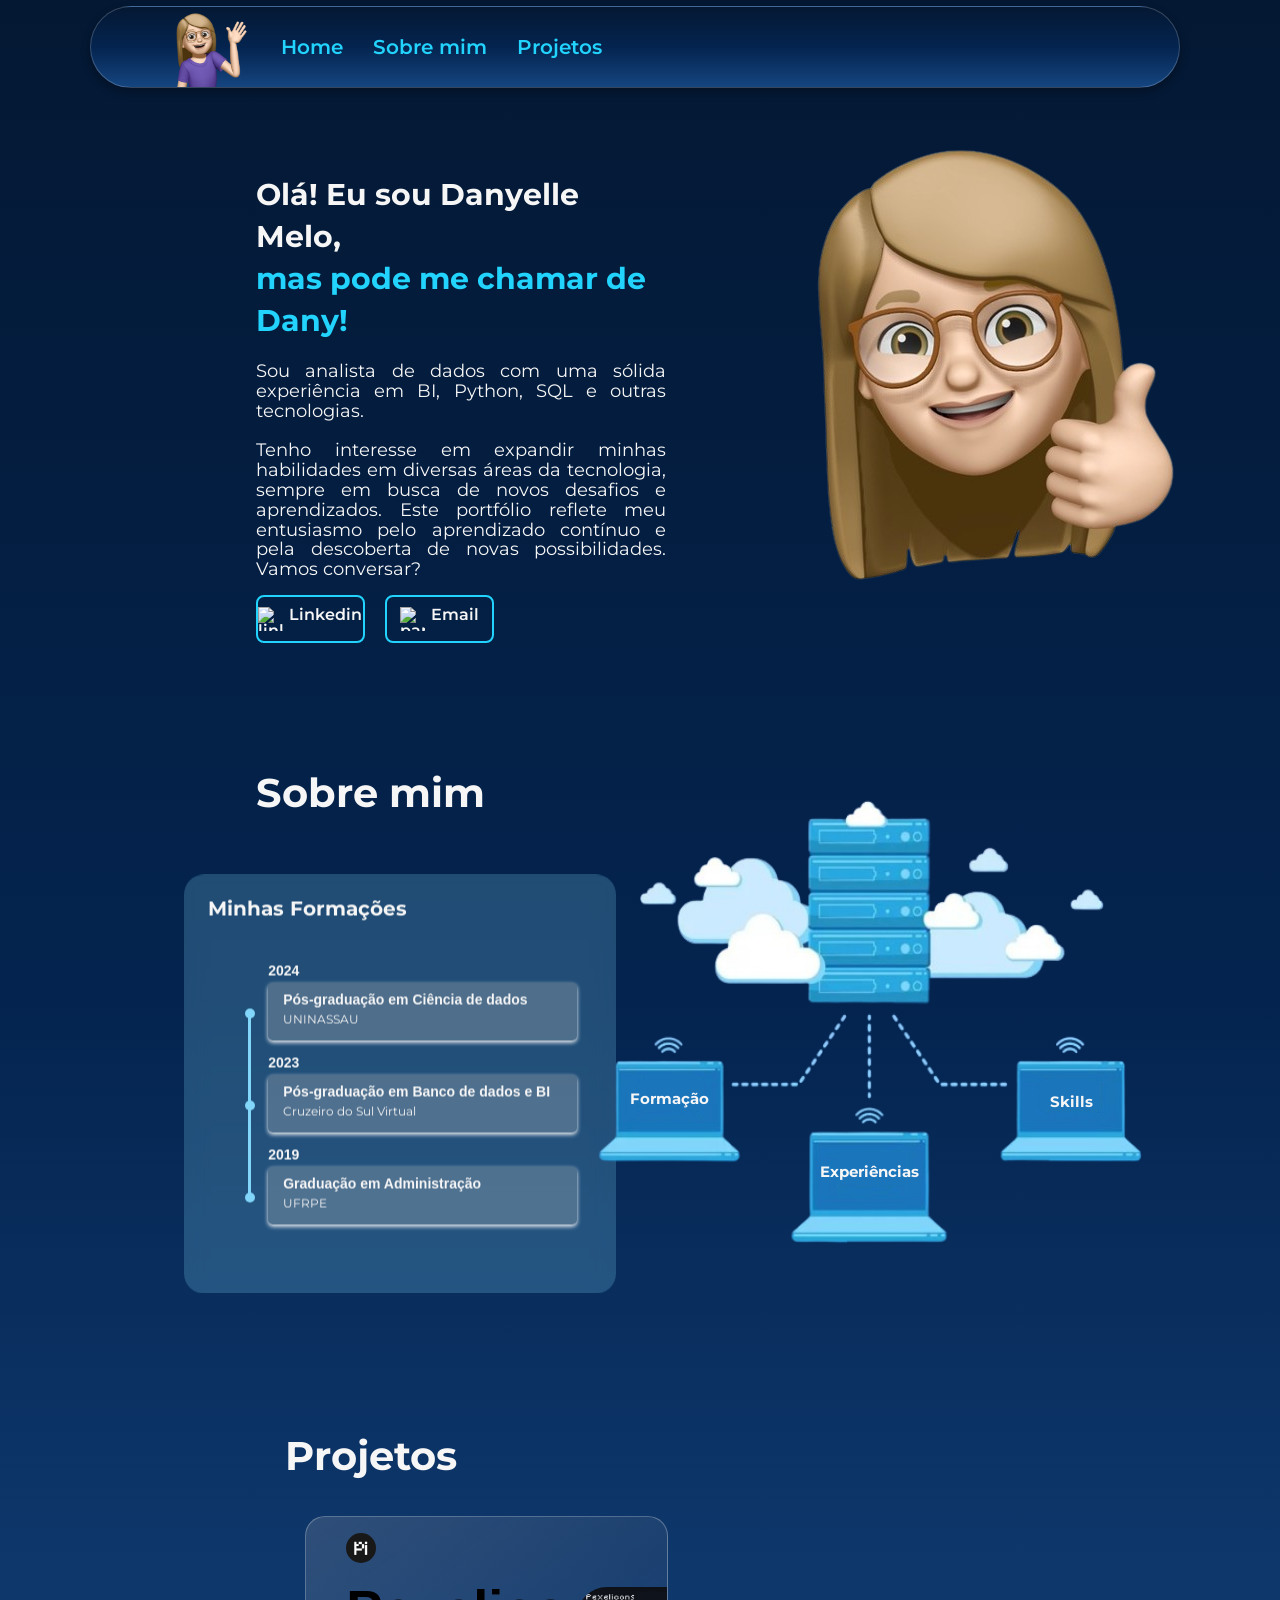
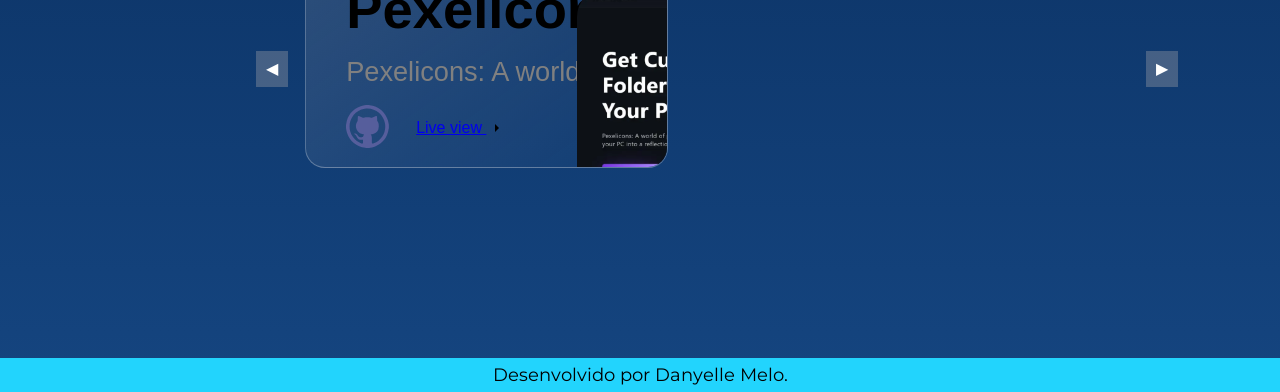
==== commit abb284cd: "up" ====
--- a/index.html
+++ b/index.html
@@ -214,51 +214,90 @@
         <!--projetos-->
         
          
-        <section class="projects-section-container" id="projetos" style="margin-top:10px;>
+        <section class="sobremim" id="projetos" style="margin: top 5px;">
 
             
             <div class="projects-section-div">
 
-                <h2 class="h2" class="btn" style="margin-top:10px; margin-right: 136%;">Projetos</h2>
-
-                <div class="section-heading" data-aos="fade-up">
-                <h2 class="section-heading-article" tabindex="0" aria-label="My projects starts from here">
-                    &#60;/Projects&#62;
-                </h2>
-                <p class="sectionHeadingP"></p>
+                <h2 class="h2"  style="margin-top:40px; margin-right: 75%; margin-bottom:30px;">Projetos</h2>
+
+                
+
+                <div class="project-container">
+                    <button class="scroll-button left-button">◀</button>
+                    
+                    <div class="scrollable-projects">
+                        <div class="project-boxes-div">
+                            <div data-aos="fade-up" class="project-box-wrapper">
+                                <div class="project-box project-box2" id="project-box2">
+                                <div class="info-div">
+                                    <img src="src/webp/pexelicon-favicon.webp" alt="pexelicon website favicon" class="faviconforProject" />
+                                    <article class="ProjectHeading">Pexelicons</article>
+                                    <p class="ProjectDescription">
+                                    Pexelicons: A world of personalized file folder icons to
+                                    transform your PC into a reflection of your style.
+                                    </p>
+                                    <div class="project-buttons">
+                                    <a href="https://github.com/Danyell07/Pexelicons" target="_blank" class="github-redirect"
+                                        aria-label="Visit Pexelicons on GitHub">
+                                        <img src="src/svg/github.svg" alt="github redirect button" />
+                                    </a>
+                                    <a href="https://Danyell.site/Pexelicons/" target="_blank" class="cta"
+                                        aria-label="Visit Pexelicons Live">
+                                        <span>Live view</span>
+                                        <svg viewBox="0 0 13 10" height="10px" width="15px">
+                                        <path d="M1,5 L11,5"></path>
+                                        <polyline points="8 1 12 5 8 9"></polyline>
+                                        </svg>
+                                    </a>
+                                    </div>
+                                </div>
+                                <div class="image-div">
+                                    <img src="src/webp/Group 76.webp" alt="Pexelicon website preview image" />
+                                </div>
+                                </div>
+                            </div>
+                            
+                           
+
+                        </div>
+                    </div>
+
+                    <button class="scroll-button right-button">▶</button>
+
                 </div>
-                <div class="project-boxes-div">
-                <div data-aos="fade-up" class="project-box-wrapper">
-                    <div class="project-box project-box2" id="project-box2">
-                    <div class="info-div">
-                        <img src="src/webp/pexelicon-favicon.webp" alt="pexelicon website favicon" class="faviconforProject" />
-                        <article class="ProjectHeading">Pexelicons</article>
-                        <p class="ProjectDescription">
-                        Pexelicons: A world of personalized file folder icons to
-                        transform your PC into a reflection of your style.
-                        </p>
-                        <div class="project-buttons">
-                        <a href="https://github.com/Danyell07/Pexelicons" target="_blank" class="github-redirect"
-                            aria-label="Visit Pexelicons on GitHub">
-                            <img src="src/svg/github.svg" alt="github redirect button" />
-                        </a>
-                        <a href="https://Danyell.site/Pexelicons/" target="_blank" class="cta"
-                            aria-label="Visit Pexelicons Live">
-                            <span>Live view</span>
-                            <svg viewBox="0 0 13 10" height="10px" width="15px">
-                            <path d="M1,5 L11,5"></path>
-                            <polyline points="8 1 12 5 8 9"></polyline>
-                            </svg>
-                        </a>
-                        </div>
-                    </div>
-                    <div class="image-div">
-                        <img src="src/webp/Group 76.webp" alt="Pexelicon website preview image" />
-                    </div>
-                    </div>
-                </div>
-        
-                <div class="project-box-wrapper" data-aos="fade-up">
+                <!--<div class="project-boxes-div">
+                    <div data-aos="fade-up" class="project-box-wrapper">
+                        <div class="project-box project-box2" id="project-box2">
+                        <div class="info-div">
+                            <img src="src/webp/pexelicon-favicon.webp" alt="pexelicon website favicon" class="faviconforProject" />
+                            <article class="ProjectHeading">Pexelicons</article>
+                            <p class="ProjectDescription">
+                            Pexelicons: A world of personalized file folder icons to
+                            transform your PC into a reflection of your style.
+                            </p>
+                            <div class="project-buttons">
+                            <a href="https://github.com/Danyell07/Pexelicons" target="_blank" class="github-redirect"
+                                aria-label="Visit Pexelicons on GitHub">
+                                <img src="src/svg/github.svg" alt="github redirect button" />
+                            </a>
+                            <a href="https://Danyell.site/Pexelicons/" target="_blank" class="cta"
+                                aria-label="Visit Pexelicons Live">
+                                <span>Live view</span>
+                                <svg viewBox="0 0 13 10" height="10px" width="15px">
+                                <path d="M1,5 L11,5"></path>
+                                <polyline points="8 1 12 5 8 9"></polyline>
+                                </svg>
+                            </a>
+                            </div>
+                        </div>
+                        <div class="image-div">
+                            <img src="src/webp/Group 76.webp" alt="Pexelicon website preview image" />
+                        </div>
+                        </div>
+                    </div>
+        
+                    <div class="project-box-wrapper" data-aos="fade-up">
                     <div class="project-box project-box5" id="project-box5">
                     <div class="info-div">
                         <img src="src/webp/cropped-1086600-192x192.webp" alt="comickaze website favicon"
@@ -283,10 +322,10 @@
                         <img src="src/webp/comickaze-preview.webp" alt="comickaze website preview image" />
                     </div>
                     </div>
-                </div>
-        
-                <!-- ---------------------- -->
-                <div class="project-box-wrapper" data-aos="fade-up">
+                    </div>
+        
+                
+                    <div class="project-box-wrapper" data-aos="fade-up">
                     <div class="project-box project-box2" id="project-box2">
                     <div class="info-div">
                         <img src="src/svg/aquaregia-favicon.svg" alt="Aquaregia website favicon"
@@ -315,9 +354,9 @@
                         <img src="src/webp/Aquaregia-project.webp" alt="Aquaregia website preview image" />
                     </div>
                     </div>
-                </div>
-                <!-- ---------------------- -->
-                <div class="project-box-wrapper" data-aos="fade-up">
+                    </div>
+                    
+                    <div class="project-box-wrapper" data-aos="fade-up">
                     <div class="project-box project-box4" id="project-box4">
                     <div class="info-div">
                         <img src="src/webp/qr-favicon.webp" alt="Qr generator website favicon" class="faviconforProject" />
@@ -344,10 +383,10 @@
                         <img src="src/webp/QRgeneratorProject.webp" alt="qr generator website preview image" />
                     </div>
                     </div>
-                </div>
-        
-                <!-- ---------------------- -->
-                <div class="project-box-wrapper" data-aos="fade-up">
+                    </div>
+        
+                    
+                    <div class="project-box-wrapper" data-aos="fade-up">
                     <div class="project-box project-box3" id="project-box3">
                     <div class="info-div">
                         <img src="src/ico/netflixfavicon.ico" alt="netflix website favicon" class="faviconforProject" />
@@ -375,44 +414,10 @@
                         <img src="src/webp/NetflixCloneProject.webp" alt="netflix clone website preview image" />
                     </div>
                     </div>
-                </div>
-        
-                <!-- ---------------------- -->
-        
-                <div class="project-box-wrapper" data-aos="fade-up">
-                    <div class="project-box project-box1" id="project-box1">
-                    <div class="info-div">
-                        <img src="src/webp/axocean-favicon.webp" alt="Axocean website favicon" class="faviconforProject" />
-                        <article class="ProjectHeading">AXOCEAN</article>
-                        <p class="ProjectDescription">
-                        E-commerce website frontend work to choose people their
-                        favorite design of product and redirect to flipkart shopping
-                        site.
-                        </p>
-                        <div class="project-buttons">
-                        <a href="https://github.com/Danyell07/AXOCEAN" target="_blank" class="github-redirect"
-                            aria-label="Visit axocean on GitHub">
-                            <img src="src/svg/github.svg" alt="github redirect button" />
-                        </a>
-                        <a href="https://www.Danyell.site/AXOCEAN/" target="_blank" class="cta"
-                            aria-label="Visit axocean live">
-                            <span>Live view</span>
-                            <svg viewBox="0 0 13 10" height="10px" width="15px">
-                            <path d="M1,5 L11,5"></path>
-                            <polyline points="8 1 12 5 8 9"></polyline>
-                            </svg>
-                        </a>
-                        </div>
-                    </div>
-                    <div class="image-div">
-                        <img src="src/webp/AXOCEAN-project.webp" alt="Axocean website preview image" />
-                    </div>
-                    </div>
-                </div>
+                </div> -->
+            </div>
                 
-                </div>
-            
-            </section>
+        </section>
 
     </main>
 
--- a/styles/style.css
+++ b/styles/style.css
@@ -126,7 +126,7 @@
 .cabecalho__menu__link {
     font-family: "Montserrat", sans-serif;
     font-weight: 600;
-    font-size: 24px;
+    font-size: 20px;
     color: #22D4FD;
     padding: 5px 10px; /* Ajustei o padding para dar mais espaço */
     text-decoration: none;
@@ -237,7 +237,7 @@
 .sobremim {
     position: relative;
     padding-top: 10px; /* Espaço acima para iniciar a seção abaixo da Home */
-    margin-bottom: 206px; /* Espaço abaixo do contêiner */
+    margin-bottom: 80px; /* Espaço abaixo do contêiner */
 }
 
 .btn {
@@ -366,9 +366,9 @@
 .timeline::before {
     content: '';
     position: absolute;
-    top: 90px;
-    bottom: 68px;
-    left: 45px;
+    top: 46px;
+    bottom: 25px;
+    left: 40px;
     width: 3px;
     background-color: #81d6fa;
 }
@@ -506,7 +506,6 @@
     width: 100%;
     display: flex;
     align-items: center;
-    gap: 10px;
 }
 .section-heading-article{
     font-size:3rem;
@@ -524,18 +523,18 @@
 /*seção PROJETOS*/
 .projetos {
     position: relative;
-    padding-top: 250px; /* Espaço acima para iniciar a seção abaixo da Home */
+    padding-top: 240px; /* Espaço acima para iniciar a seção abaixo da Home */
 }
 
 .projects-section-container{
-    padding: 10px 0;
+    padding: 2px;
     display: flex;
     align-items: center;
     justify-content: center;
     width: 90%;
 }
 .projects-section-div{
-    width: 60%;
+    width: 90%;
     display: flex;
     flex-direction: column;
     align-items: center;
@@ -548,7 +547,7 @@
     gap: 10px;
 }
 .projects-heading-article{
-    font-size:3rem;
+    font-size:2rem;
     font-family: fira code;
     font-weight: 500;
     background-image: -webkit-gradient(linear,left top,right top,var(--static-heading-gradient-blue),var(--static-heading-gradient-pink));
@@ -566,31 +565,74 @@
     background-image: linear-gradient(90deg,var(--static-heading-gradient-blue),var(--static-heading-gradient-pink));
 }
 
+.project-container {
+    position: relative;
+    display: flex;
+    align-items: center;
+    justify-content: center;
+    width: 100%;
+    margin: 0 auto;
+    overflow: hidden; /* Esconde o conteúdo que está fora da área visível */
+}
+
+.scrollable-projects {
+    width: 100%; /* Ajuste conforme necessário */
+    overflow-x: auto; /* Habilita rolagem horizontal */
+    display: flex;
+    scroll-behavior:inherit; /* Faz com que a rolagem seja suave */
+    white-space: nowrap; 
+}
+
 .project-boxes-div{
     width: 100%;
-    height: fit-content;
+    height:auto;
     display: flex;
     flex-direction: row;
-    justify-content: center;
-    align-items: center;
-    gap: 0;
-    padding-top: 80px;
-    
-}
+    justify-content: flex-start;
+    align-items: center;
+    gap: 20px;
+    padding-top: 10px;
+    padding-left: 2%;
+    padding-bottom: 100px;
+    width:max-content;
+}
+
+
+.scroll-button {
+    background-color: #b6afaf53;
+    color: white;
+    border: none;
+    padding: 10px;
+    cursor: pointer;
+    position:static;
+    z-index: 1;
+    top: 50%;
+    transform: translateY(-50%);
+}
+
+.left-button {
+    left: 0; /* Posiciona a seta à esquerda */
+}
+
+.right-button {
+    right: 0; /* Posiciona a seta à direita */
+}
+
 .project-box-wrapper{
-    width: 100%;
+    width: 20%;
+    display: inline-block; 
 }
 .project-box{
     /* background-color: rgba(255, 255, 255, 0.005); */
     background-image: linear-gradient(to bottom right, var(--tech-stack-box-first-color),var(--tech-stack-box-second-color));
-    width: 70%;
-    height: 350px;
-    display: flex;
+    width: 100%;
+    height: 250px;
+    display:inline-flex;
     flex-direction: row;
     justify-content: space-between;
     transition-duration: .3s;
     position: relative;
-    border-radius: 30px;
+    border-radius: 20px;
     border: 1px solid var(--tech-stack-box-border-color);
     overflow: hidden;
 }
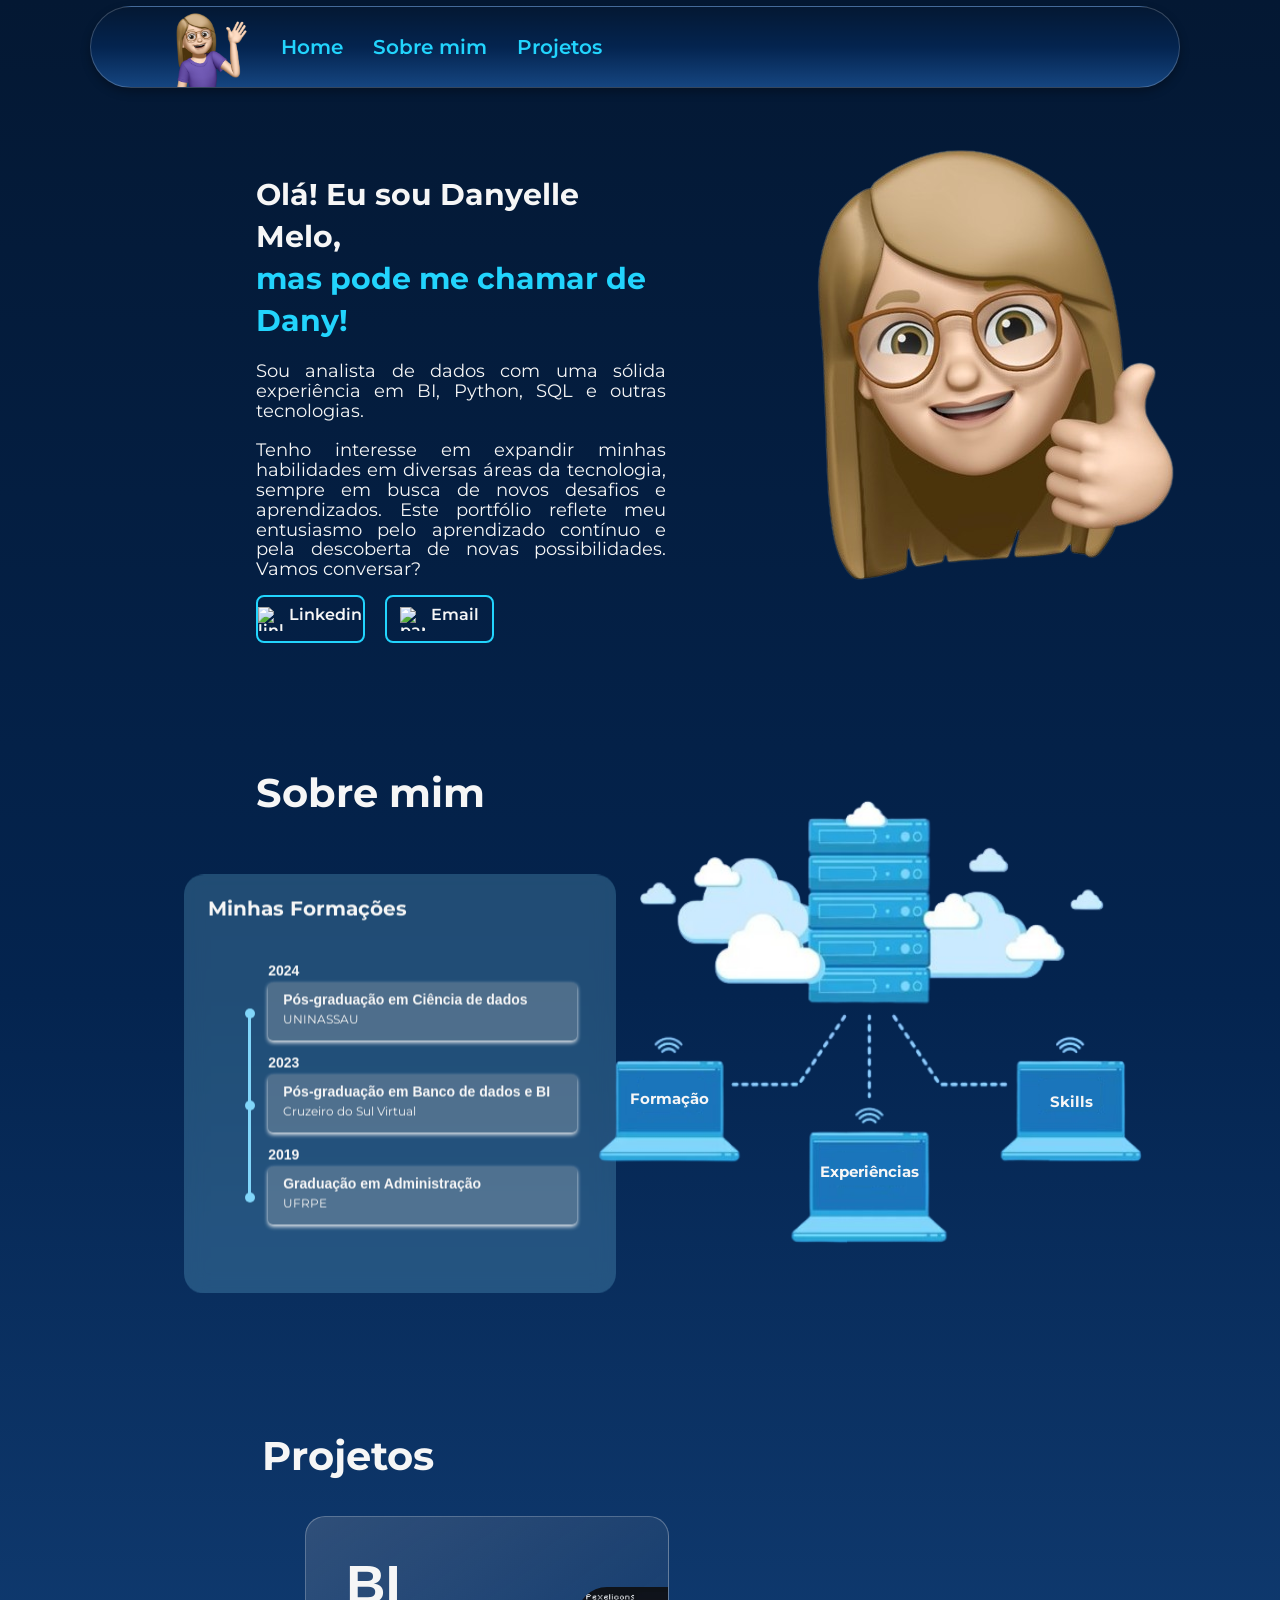
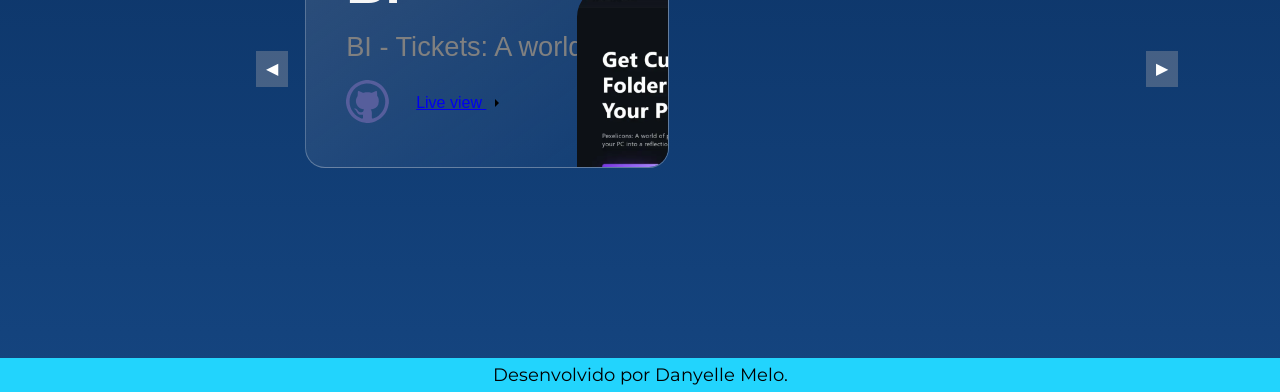
==== commit 5c6bd2ee: "atualização geral" ====
--- a/index.html
+++ b/index.html
@@ -219,9 +219,7 @@
             
             <div class="projects-section-div">
 
-                <h2 class="h2"  style="margin-top:40px; margin-right: 75%; margin-bottom:30px;">Projetos</h2>
-
-                
+                <h2 class="h2"  style="margin-top:40px; margin-right: 80%; margin-bottom:30px;">Projetos</h2>
 
                 <div class="project-container">
                     <button class="scroll-button left-button">◀</button>
@@ -230,31 +228,31 @@
                         <div class="project-boxes-div">
                             <div data-aos="fade-up" class="project-box-wrapper">
                                 <div class="project-box project-box2" id="project-box2">
-                                <div class="info-div">
-                                    <img src="src/webp/pexelicon-favicon.webp" alt="pexelicon website favicon" class="faviconforProject" />
-                                    <article class="ProjectHeading">Pexelicons</article>
+                                    <div class="info-div">
+                                    
+                                    <article class="ProjectHeading">BI</article>
                                     <p class="ProjectDescription">
-                                    Pexelicons: A world of personalized file folder icons to
+                                    BI - Tickets: A world of personalized file folder icons to
                                     transform your PC into a reflection of your style.
                                     </p>
                                     <div class="project-buttons">
-                                    <a href="https://github.com/Danyell07/Pexelicons" target="_blank" class="github-redirect"
-                                        aria-label="Visit Pexelicons on GitHub">
-                                        <img src="src/svg/github.svg" alt="github redirect button" />
-                                    </a>
-                                    <a href="https://Danyell.site/Pexelicons/" target="_blank" class="cta"
-                                        aria-label="Visit Pexelicons Live">
-                                        <span>Live view</span>
-                                        <svg viewBox="0 0 13 10" height="10px" width="15px">
-                                        <path d="M1,5 L11,5"></path>
-                                        <polyline points="8 1 12 5 8 9"></polyline>
-                                        </svg>
-                                    </a>
-                                    </div>
-                                </div>
-                                <div class="image-div">
+                                        <a href="https://github.com/Danyell07/Pexelicons" target="_blank" class="github-redirect"
+                                            aria-label="Visit Pexelicons on GitHub">
+                                            <img src="src/svg/github.svg" alt="github redirect button" />
+                                        </a>
+                                        <a href="https://Danyell.site/Pexelicons/" target="_blank" class="cta"
+                                            aria-label="Visit Pexelicons Live">
+                                            <span>Live view</span>
+                                            <svg viewBox="0 0 13 10" height="10px" width="15px">
+                                            <path d="M1,5 L11,5"></path>
+                                            <polyline points="8 1 12 5 8 9"></polyline>
+                                            </svg>
+                                        </a>
+                                    </div>
+                                    </div>
+                                    <div class="image-div">
                                     <img src="src/webp/Group 76.webp" alt="Pexelicon website preview image" />
-                                </div>
+                                    </div>
                                 </div>
                             </div>
                             
--- a/styles/style.css
+++ b/styles/style.css
@@ -140,7 +140,7 @@
 }
 
 #sobre-mim {
-    scroll-margin-top: 5px; /* Ajuste esse valor conforme a altura do cabeçalho */
+    scroll-margin-top: 10px; /* Ajuste esse valor conforme a altura do cabeçalho */
     padding-bottom: 10px;
 }
 
@@ -571,7 +571,7 @@
     align-items: center;
     justify-content: center;
     width: 100%;
-    margin: 0 auto;
+    margin:  0;
     overflow: hidden; /* Esconde o conteúdo que está fora da área visível */
 }
 
@@ -581,6 +581,11 @@
     display: flex;
     scroll-behavior:inherit; /* Faz com que a rolagem seja suave */
     white-space: nowrap; 
+}
+
+/* Para navegadores baseados em WebKit */
+.scrollable-projects::-webkit-scrollbar {
+    display: none; /* Oculta a barra de rolagem */
 }
 
 .project-boxes-div{
@@ -667,7 +672,7 @@
     border-top-left-radius:30px;
 }
 .ProjectHeading{
-    color: var(--color-white);
+    color: #f6f6f6;
     font-size: 3.4rem;
     font-weight: 700;
 }
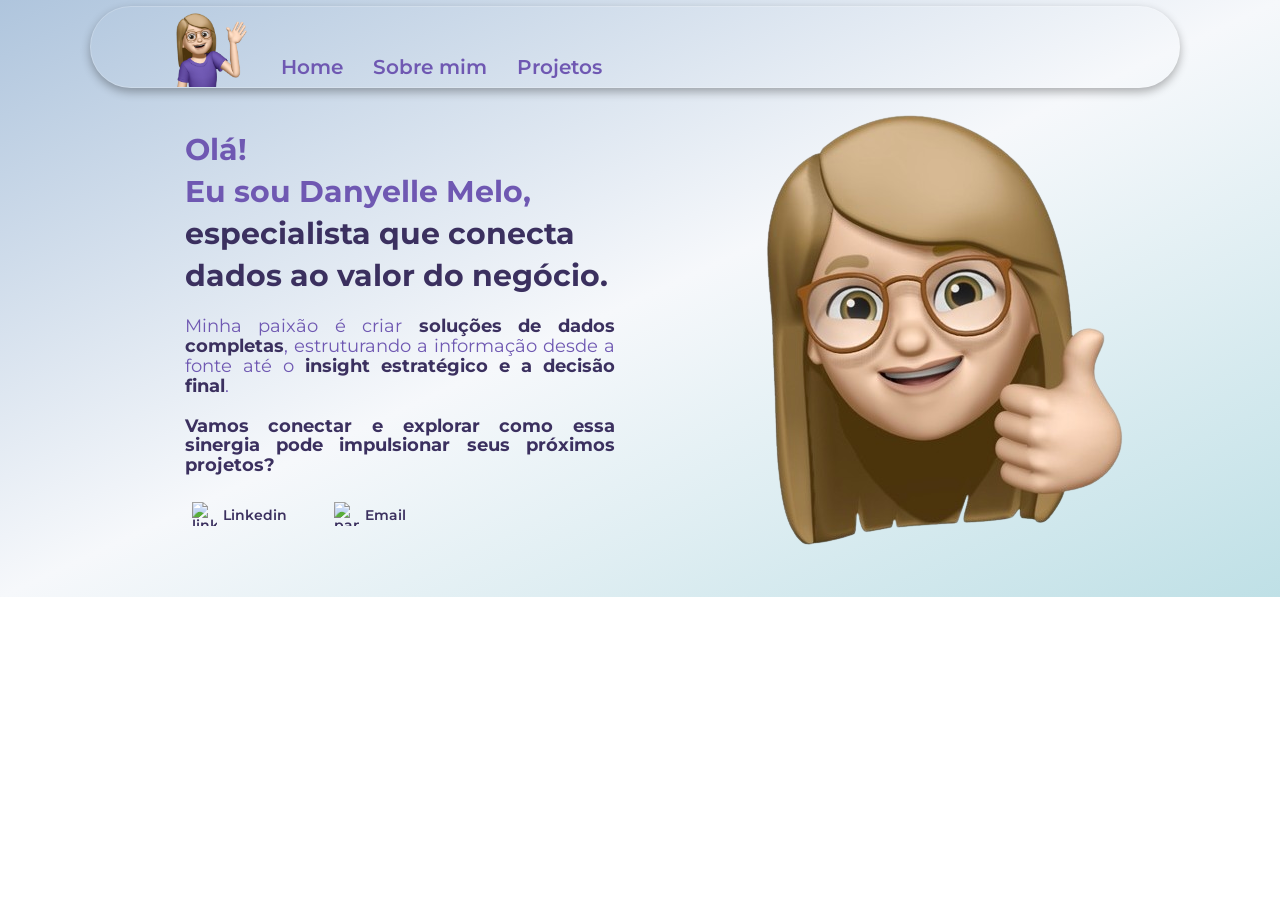
==== commit 64a90261: "modificacao" ====
--- a/index.html
+++ b/index.html
@@ -6,9 +6,8 @@
     <meta http-equiv="X-UA-Compatible" content="IE=edge">
     <meta name="viewport" content="width=device-width, initial-scale=1.0">
 
-    <title>Danyelle Melo | Portifolio</title>
+    <title>Danyelle Melo | Home</title>
 
-    <!-- Ligação do CSS com o HTML -->
     <link rel="stylesheet" href="./styles/style.css">
 
     <link rel="icon" href="src/avatar_topo.png" type="image/x-icon">
@@ -16,45 +15,51 @@
 
 <body>
 
-    <!-- Cabeçalho -->
     <header class="cabecalho">
         <div class="logo-container">
-            <img class="logo logo-principal" src="src/logo.png" alt="Logo desenvolvedora" width="80" height="80"/>
-            <img class="logo logo-hover" src="src/logo_alternativa.png" alt="Logo alternativa" width="80" height="75.8"/>
+            <img class="logo logo-principal" src="src/logo.png" alt="Logo desenvolvedora" width="80" height="80" />
+            <img class="logo logo-hover" src="src/logo_alternativa.png" alt="Logo alternativa" width="80" height="75.8" />
         </div>
         <nav class="cabecalho__menu">
-            <a class="cabecalho__menu__link" href="#home">Home</a>
-            <a class="cabecalho__menu__link" href="#sobre-mim">Sobre mim</a>
-            <a class="cabecalho__menu__link" href="#projetos">Projetos</a>
+            <a class="cabecalho__menu__link" href="index.html">Home</a>
+            <a class="cabecalho__menu__link" href="sobre-mim.html">Sobre mim</a>
+            <a class="cabecalho__menu__link" href="projetos.html">Projetos</a>
         </nav>
     </header>
 
-    <!-- Conteúdo principal -->
     <main class="apresentacao">
-        <!-- Home -->
         <section id="home" class="home">
             <div class="grid-container">
                 <div class="grid-item">
                     <h1 class="apresentacao__conteudo__titulo_home">
-                        Olá! Eu sou Danyelle Melo,
+                        Olá!
+                    </h1>
+                    <h1 class="apresentacao__conteudo__titulo_home">
+                        Eu sou Danyelle Melo,
                     </h1>
                     <p class="apresentacao__conteudo__titulo_home">
-                        <strong class="titulo-destaque_home">mas pode me chamar de Dany!</strong>
+                        <strong class="titulo-destaque_home">especialista que conecta dados ao valor do negócio.</strong>
                     </p>
                     <p class="apresentacao__conteudo__paragrafo_home">
-                        Sou analista de dados com uma sólida experiência em BI, Python, SQL e outras tecnologias.
+                        Minha paixão é criar 
+                        <strong class="titulo-destaque_home">soluções de dados completas</strong>, estruturando a 
+                        informação desde a fonte até o 
+                        <strong class="titulo-destaque_home">insight estratégico e a decisão final</strong>.
                     </p>
+
                     <p class="apresentacao__conteudo__paragrafo_home">
-                        Tenho interesse em expandir minhas habilidades em diversas áreas da tecnologia, sempre em busca de novos desafios e aprendizados. Este portfólio reflete meu entusiasmo pelo aprendizado contínuo e pela descoberta de novas possibilidades. Vamos conversar?
+                        <strong class="titulo-destaque_home">Vamos conectar e explorar como essa 
+                            sinergia pode impulsionar seus próximos projetos?</strong>
                     </p>
+
                     <div class="apresentacao__links_home">
                         <a class="apresentacao__links__link_home" href="https://www.linkedin.com/in/danyellemelo/">
-                            <img width="25" height="24" src="https://img.icons8.com/3d-fluency/94/linkedin.png" alt="linkedin"/>
-                            Linkedin
+                            <img width="25" height="24" src="https://img.icons8.com/3d-fluency/94/linkedin.png" alt="linkedin" />
+                            <span>Linkedin</span>
                         </a>
                         <a class="apresentacao__links__link_home" href="mailto:danyelle.dados@gmail.com">
-                            <img width="25" height="24" src="https://img.icons8.com/3d-fluency/94/paper-plane.png" alt="paper-plane"/>
-                            Email
+                            <img width="25" height="24" src="https://img.icons8.com/3d-fluency/94/paper-plane.png" alt="paper-plane" />
+                            <span>Email</span>
                         </a>
                     </div>
                 </div>
@@ -63,367 +68,8 @@
                 </div>
             </div>
         </section>
-
-        <!-- Sobre mim -->
-        <section id="sobre-mim" class="sobremim">
-            <div class="grid-container">
-                <div class="grid-item">                  
-                    <h2 class="h2">Sobre mim</h2>
-                    
-                    <!-- Janela de Formação (visível por padrão) -->
-                    <div class="janela-modal abrir" id="janela-formacao">
-                        <div class="modal">
-                            <h3 class="h3">Minhas Formações</h3>
-
-                            <div class="timeline">
-                                <div class="timeline-item">
-                                    <div class="timeline-date">2024</div>
-                                    <div class="timeline-content">
-                                        <h4 class="curso">Pós-graduação em Ciência de dados</h4>
-                                        <p class="p">UNINASSAU</p>
-                                    </div>
-                                </div>
-                                <div class="timeline-item">
-                                    <div class="timeline-date">2023</div>
-                                    <div class="timeline-content">
-                                        <h4 class="curso">Pós-graduação em Banco de dados e BI</h4>
-                                        <p class="p">Cruzeiro do Sul Virtual</p>
-                                    </div>
-                                </div>
-                                <div class="timeline-item">
-                                    <div class="timeline-date">2019</div>
-                                    <div class="timeline-content">
-                                        <h4 class="curso">Graduação em Administração</h4>
-                                        <p class="p">UFRPE</p>
-                                    </div>
-                                </div>
-                            </div>
-                        </div> 
-                    </div>    
-                    
-                    <!-- Janela de Experiências -->
-                    <div class="janela-modal" id="janela-exp">
-                        <div class="modal">
-                            <h3 class="h3">Minhas Experiências</h3>
-                            <div class="timeline">
-                                <div class="timeline-item">
-                                    <div class="timeline-date">2022 - Atual</div>
-                                    <div class="timeline-content">
-                                        <h4 class="curso">Técnica de dados</h4>
-                                        <p class="p">G4F Soluções Corporativas</p>
-                                    </div>
-                                </div> 
-
-                                <div class="timeline-item">
-                                    <div class="timeline-date">2015 - 2022</div>
-                                    <div class="timeline-content">
-                                        <h4 class="curso">Faturista</h4>
-                                        <p class="p">Solivetti Comercio e Serviços</p>
-                                    </div>
-                                </div>
-
-                                <div class="timeline-item">
-                                    <div class="timeline-date">2013 - 2014</div>
-                                    <div class="timeline-content">
-                                        <h4 class="curso">Auxiliar de faturamento</h4>
-                                        <p class="p">ACM Suprimentos e Serviços</p>
-                                    </div>
-                                </div>
-                            </div>
-                        </div> 
-                    </div> 
-        
-                    <!-- Janela de Skills -->
-                    <div class="janela-modal" id="janela-skill">
-                        <div class="modal">
-                            <h3 class="h3">Minhas Habilidades</h3>
-                            <div class="frontend-dev-section">
-
-                                <ul class="lista">
-                                    <li class="lista_box" data-aos="fade-up">
-                                        <img src="./src/png/htmllogo.png" alt="Html skill" class="tech-stack-logo" />
-                                        <span class="tooltip">HTML</span>
-                                    </li>
-                        
-                                    <li class="lista_box" data-aos="fade-up">
-                                        <img src="./src/png/csslogo.png" alt="css skill" class="tech-stack-logo" />
-                                        <span class="tooltip">CSS</span>
-                                    </li>
-                        
-                                    <li class="lista_box" data-aos="fade-up">
-                                        <img src="./src/png/pythonlogo.png" alt="Python skill" class="tech-stack-logo" />
-                                        <span class="tooltip">Python</span>
-                                    </li>
-                        
-                                    <li class="lista_box" data-aos="fade-up">
-                                        <img src="./src/png/githublogo.png" alt="github skill" class="tech-stack-logo needtobeinvert" />
-                                        <span class="tooltip">GitHub</span>
-                                    </li>
-                        
-                                    <li class="lista_box" data-aos="fade-up">
-                                        <img src="./src/png/sqllogo.png" alt="Sql skill" class="tech-stack-logo" />
-                                        <span class="tooltip">SQL</span>
-                                    </li>
-                                    <li class="lista_box" data-aos="fade-up">
-                                        <img src="./src/png/figmalogo.png" alt="figma skill" class="tech-stack-logo" />
-                                        <span class="tooltip">Figma</span>
-                                    </li>
-                        
-                                    <li class="lista_box" data-aos="fade-up">
-                                        <img src="./src/png/powerappslogo.png" alt="Power apps skill" class="tech-stack-logo" />
-                                        <span class="tooltip">PowerApps</span>
-                                    </li>
-
-                                    <li class="lista_box" data-aos="fade-up">
-                                        <img src="./src/png/poerbilogo.png" alt="Power BI skill" class="tech-stack-logo" />
-                                        <span class="tooltip">PowerBI</span>
-                                    </li>
-
-                                    <li class="lista_box" data-aos="fade-up">
-                                        <img src="./src/png/excellogo.png" alt="excel skill" class="tech-stack-logo" />
-                                        <span class="tooltip">VBA</span>
-                                    </li>
-
-                                    <li class="lista_box" data-aos="fade-up">
-                                        <img src="./src/png/powerautomatelolgo.png" alt="PowerAutomate skill" class="tech-stack-logo" />
-                                        <span class="tooltip">PowerAutomate</span>
-                                    </li>
-
-                                    <li class="lista_box" data-aos="fade-up">
-                                        <img src="./src/png/airflowlogo.png" alt="AirFlow skill" class="tech-stack-logo" />
-                                        <span class="tooltip">AirFlow</span>
-                                    </li>
-                                </ul>
-                            </div>
-                        </div> 
-                    </div>
-                </div>
-                <div  class="apresentacao_img_sobremim">
-                    <div class="database-icon">
-                        <img src="src/png/cloud.png" alt="Computadores"  width="600" height="500" style="padding-top: 15%; right: 15%;">
-                    </div>
-        
-                    <div onclick="abrirModal('formacao')" class="btn" style="top: 62.5%; right: 86%;">Formação</div>
-                    <div onclick="abrirModal('exp')" class="btn" style="top: 74%; left: 26.5%;">Experiências</div>
-                    <div onclick="abrirModal('skill')" class="btn" style="top: 63%; left: 58%;">Skills</div>
-                </div>
-            </div>
-        </section>
-
-
-        <!--projetos-->
-        
-         
-        <section class="sobremim" id="projetos" style="margin: top 5px;">
-
-            
-            <div class="projects-section-div">
-
-                <h2 class="h2"  style="margin-top:40px; margin-right: 80%; margin-bottom:30px;">Projetos</h2>
-
-                <div class="project-container">
-                    <button class="scroll-button left-button">◀</button>
-                    
-                    <div class="scrollable-projects">
-                        <div class="project-boxes-div">
-                            <div data-aos="fade-up" class="project-box-wrapper">
-                                <div class="project-box project-box2" id="project-box2">
-                                    <div class="info-div">
-                                    
-                                    <article class="ProjectHeading">BI</article>
-                                    <p class="ProjectDescription">
-                                    BI - Tickets: A world of personalized file folder icons to
-                                    transform your PC into a reflection of your style.
-                                    </p>
-                                    <div class="project-buttons">
-                                        <a href="https://github.com/Danyell07/Pexelicons" target="_blank" class="github-redirect"
-                                            aria-label="Visit Pexelicons on GitHub">
-                                            <img src="src/svg/github.svg" alt="github redirect button" />
-                                        </a>
-                                        <a href="https://Danyell.site/Pexelicons/" target="_blank" class="cta"
-                                            aria-label="Visit Pexelicons Live">
-                                            <span>Live view</span>
-                                            <svg viewBox="0 0 13 10" height="10px" width="15px">
-                                            <path d="M1,5 L11,5"></path>
-                                            <polyline points="8 1 12 5 8 9"></polyline>
-                                            </svg>
-                                        </a>
-                                    </div>
-                                    </div>
-                                    <div class="image-div">
-                                    <img src="src/webp/Group 76.webp" alt="Pexelicon website preview image" />
-                                    </div>
-                                </div>
-                            </div>
-                            
-                           
-
-                        </div>
-                    </div>
-
-                    <button class="scroll-button right-button">▶</button>
-
-                </div>
-                <!--<div class="project-boxes-div">
-                    <div data-aos="fade-up" class="project-box-wrapper">
-                        <div class="project-box project-box2" id="project-box2">
-                        <div class="info-div">
-                            <img src="src/webp/pexelicon-favicon.webp" alt="pexelicon website favicon" class="faviconforProject" />
-                            <article class="ProjectHeading">Pexelicons</article>
-                            <p class="ProjectDescription">
-                            Pexelicons: A world of personalized file folder icons to
-                            transform your PC into a reflection of your style.
-                            </p>
-                            <div class="project-buttons">
-                            <a href="https://github.com/Danyell07/Pexelicons" target="_blank" class="github-redirect"
-                                aria-label="Visit Pexelicons on GitHub">
-                                <img src="src/svg/github.svg" alt="github redirect button" />
-                            </a>
-                            <a href="https://Danyell.site/Pexelicons/" target="_blank" class="cta"
-                                aria-label="Visit Pexelicons Live">
-                                <span>Live view</span>
-                                <svg viewBox="0 0 13 10" height="10px" width="15px">
-                                <path d="M1,5 L11,5"></path>
-                                <polyline points="8 1 12 5 8 9"></polyline>
-                                </svg>
-                            </a>
-                            </div>
-                        </div>
-                        <div class="image-div">
-                            <img src="src/webp/Group 76.webp" alt="Pexelicon website preview image" />
-                        </div>
-                        </div>
-                    </div>
-        
-                    <div class="project-box-wrapper" data-aos="fade-up">
-                    <div class="project-box project-box5" id="project-box5">
-                    <div class="info-div">
-                        <img src="src/webp/cropped-1086600-192x192.webp" alt="comickaze website favicon"
-                        class="faviconforProject" />
-                        <article class="ProjectHeading">ComicKaze</article>
-                        <p class="ProjectDescription">
-                        ComicKaze is an ecommerce website built on wordpress by me
-                        as a freelancer. It specializes in selling anime
-                        merchandise.
-                        </p>
-                        <div class="project-buttons">
-                        <a href="https://comickaze.in" target="_blank" class="cta" aria-label="Visit Comickaze live">
-                            <span>Live view</span>
-                            <svg viewBox="0 0 13 10" height="10px" width="15px">
-                            <path d="M1,5 L11,5"></path>
-                            <polyline points="8 1 12 5 8 9"></polyline>
-                            </svg>
-                        </a>
-                        </div>
-                    </div>
-                    <div class="image-div">
-                        <img src="src/webp/comickaze-preview.webp" alt="comickaze website preview image" />
-                    </div>
-                    </div>
-                    </div>
-        
-                
-                    <div class="project-box-wrapper" data-aos="fade-up">
-                    <div class="project-box project-box2" id="project-box2">
-                    <div class="info-div">
-                        <img src="src/svg/aquaregia-favicon.svg" alt="Aquaregia website favicon"
-                        class="faviconforProjectAquaregia" />
-                        <article class="ProjectHeading">Aquaregia</article>
-                        <p class="ProjectDescription">
-                        A website for University Maharaja College fest "Aquaregia"
-                        for event registrations.
-                        </p>
-                        <div class="project-buttons">
-                        <a href="https://github.com/Danyell07/Aquaregia" target="_blank" class="github-redirect"
-                            aria-label="Visit Aquaregia on GitHub">
-                            <img src="src/svg/github.svg" alt="github redirect button" />
-                        </a>
-                        <a href="https://Danyell.site/Aquaregia/" target="_blank" class="cta"
-                            aria-label="Visit Aquaregia Live">
-                            <span>Live view</span>
-                            <svg viewBox="0 0 13 10" height="10px" width="15px">
-                            <path d="M1,5 L11,5"></path>
-                            <polyline points="8 1 12 5 8 9"></polyline>
-                            </svg>
-                        </a>
-                        </div>
-                    </div>
-                    <div class="image-div">
-                        <img src="src/webp/Aquaregia-project.webp" alt="Aquaregia website preview image" />
-                    </div>
-                    </div>
-                    </div>
-                    
-                    <div class="project-box-wrapper" data-aos="fade-up">
-                    <div class="project-box project-box4" id="project-box4">
-                    <div class="info-div">
-                        <img src="src/webp/qr-favicon.webp" alt="Qr generator website favicon" class="faviconforProject" />
-                        <article class="ProjectHeading">QR Generator</article>
-                        <p class="ProjectDescription">
-                        A webpage to make a QR Code from text using API.
-                        </p>
-                        <div class="project-buttons">
-                        <a href="https://github.com/Danyell07/QR-Generator" target="_blank" class="github-redirect"
-                            aria-label="Visit qr generator on github">
-                            <img src="src/svg/github.svg" alt="github redirect button" />
-                        </a>
-                        <a href="https://Danyell.site/QR-Generator/" target="_blank" class="cta"
-                            aria-label="Visit qr generator live">
-                            <span>Live view</span>
-                            <svg viewBox="0 0 13 10" height="10px" width="15px">
-                            <path d="M1,5 L11,5"></path>
-                            <polyline points="8 1 12 5 8 9"></polyline>
-                            </svg>
-                        </a>
-                        </div>
-                    </div>
-                    <div class="image-div">
-                        <img src="src/webp/QRgeneratorProject.webp" alt="qr generator website preview image" />
-                    </div>
-                    </div>
-                    </div>
-        
-                    
-                    <div class="project-box-wrapper" data-aos="fade-up">
-                    <div class="project-box project-box3" id="project-box3">
-                    <div class="info-div">
-                        <img src="src/ico/netflixfavicon.ico" alt="netflix website favicon" class="faviconforProject" />
-                        <article class="ProjectHeading">React Netflix Clone</article>
-                        <p class="ProjectDescription">
-                        A webpage to categorize the shows to redirect user to watch
-                        the show.
-                        </p>
-                        <div class="project-buttons">
-                        <a href="https://github.com/Danyell07/Netflix-clone" target="_blank" class="github-redirect"
-                            aria-label="Visit Netflix clone on GitHub">
-                            <img src="src/svg/github.svg" alt="github redirect button" />
-                        </a>
-                        <a href="https://react-project-20.netlify.app/" target="_blank" class="cta"
-                            aria-label="Visit netflix clone live">
-                            <span>Live view</span>
-                            <svg viewBox="0 0 13 10" height="10px" width="15px">
-                            <path d="M1,5 L11,5"></path>
-                            <polyline points="8 1 12 5 8 9"></polyline>
-                            </svg>
-                        </a>
-                        </div>
-                    </div>
-                    <div class="image-div">
-                        <img src="src/webp/NetflixCloneProject.webp" alt="netflix clone website preview image" />
-                    </div>
-                    </div>
-                </div> -->
-            </div>
-                
-        </section>
-
     </main>
-
-    <!-- Rodapé -->
-    <footer class="rodape">
-        <p>Desenvolvido por Danyelle Melo.</p>
-    </footer>
     <script src="script.js" defer></script>
 </body>
 
-</html>
+</html>
--- a/styles/style.css
+++ b/styles/style.css
@@ -20,13 +20,14 @@
 
 /*BARRA DE ROLAGEM*/
 ::-webkit-scrollbar{
-    width: 7px;
+    width: 10px;
+
 }
 ::-webkit-scrollbar-track {
     background: #0a0a10;
 }
 ::-webkit-scrollbar-thumb{
-   background-color: #8000ff;
+   background-color: #3e4041;
    /* border-radius: 20px; */
 
 }
@@ -46,7 +47,8 @@
     line-height: 1;
     font-family: 'Space Grotesk', sans-serif;
     /*min-height: 100vh;*/
-    background: linear-gradient(#041833,#04244F,#154580);
+    /* Gradiente começando no canto superior esquerdo (to bottom right) */
+    background: linear-gradient(to bottom right, #AFC5DD, #F6F8FB, #BFE0E6);
     background-repeat: no-repeat;
     background-position: center;
     background-size: cover;
@@ -56,11 +58,11 @@
 .cabecalho {
     display: flex;
     align-items: center;
-    background: linear-gradient(#041833,#04244F,#154580);
-    justify-content: center; /* Alinha itens à esquerda */
+    background: none;
+    justify-content: center; 
     margin-left: 7% ;
     margin-top: 0.5% ;
-    background-color: #333;
+    background-color: none;
     position: fixed;
     top: 0;
     width: 100%; /* Ajuste a largura conforme necessário */
@@ -120,20 +122,20 @@
     gap: 10px; /* Espaço entre os itens */
     margin-right: auto; /* Empurra o menu para o lado esquerdo */
     margin-left: 150px;
-    margin-top: 0;
+    margin-top: 40px;
 }
 
 .cabecalho__menu__link {
     font-family: "Montserrat", sans-serif;
     font-weight: 600;
     font-size: 20px;
-    color: #22D4FD;
+    color: #6F58B2;
     padding: 5px 10px; /* Ajustei o padding para dar mais espaço */
     text-decoration: none;
     white-space: nowrap;
 }
 
-/* Ajuste a margem superior ao rolar para as seções */
+Ajuste a margem superior ao rolar para as seções
 #home {
     scroll-margin-top: 110px; /* Ajuste esse valor conforme a altura do cabeçalho */
     padding-bottom: 10px;
@@ -152,8 +154,8 @@
 
 /* Estilo para a seção geral */
 .apresentacao {
-    padding-left: 20%; /* Espaço à esquerda para mover o conteúdo para o centro */
-    margin-top:5%; /* Espaço acima para iniciar a seção abaixo do cabeçalho */
+     /* Espaço à esquerda para mover o conteúdo para o centro */
+    margin-top:2.3%; /* Espaço acima para iniciar a seção abaixo do cabeçalho */
 }
 
 .grid-container {
@@ -167,8 +169,9 @@
 /* Estilo para cada item no grid */
 .grid-item {
     padding: 0; /* Espaço interno das divs */
-    padding-top: 110px;
-    position: relative;
+    padding-top: 100px;
+    position: relative;
+    padding-left: 30%;
 }
 
 /* Estilo específico para a seção Home /////////////////////////////////////////////////////////////////////////////////*/
@@ -178,11 +181,12 @@
     font-weight: 400;
     font-weight: bold;
     line-height: 1.4; /* Espaçamento entre linhas */
-    color: #F6F6F6;
+    color: #6F58B2;
 }
 
 .home .titulo-destaque_home {
-    color: #22D4FD;
+    font-weight: bold;
+    color: #3b305f;
 }
 
 .home .apresentacao__conteudo__paragrafo_home {
@@ -193,14 +197,14 @@
     line-height: 1.1; /* Espaçamento entre linhas */
     text-align: justify; /* Justifica o texto */
     padding: 0; /* Remove o espaço interno das divs */
-    color: #F6F6F6;
+    color: #6F58B2;
 }
 
 .home .apresentacao__links_home {
     display: flex;
     flex-direction: row;
     align-items: center;
-    margin-top: 15px;
+    margin-top: 20px;
     gap: 5%;
 }
 
@@ -208,23 +212,29 @@
     display: flex;
     justify-content: center;
     gap: 6px;
-    border: 2px solid #22D4FD;
+    border: none;
     width: 25%; /* Ajusta a largura para ocupar 100% */
     max-width: 378px;
-    font-size: 16px;
+    font-size: 14px;
     text-align: center;
     border-radius: 8px;
-    padding: 10px 1px; /* Espaço interno do link */
+    padding: 6px 1px; /* Espaço interno do link */
     text-decoration: none;
-    color: #F6F6F6;
+    color: #3b305f;
     font-family: "Montserrat", sans-serif;
     font-weight: 600;
     transition: background-color 0.3s ease; /* Adiciona uma transição suave para a mudança de cor */
 }
 
+.home .apresentacao__links__link_home span {
+    padding-top: 3px; /* Empurra o texto 3 pixels para baixo */
+    /* OU */
+    margin-top: 3px; /* Adiciona uma margem superior ao texto */
+}
+
 .home .apresentacao__links__link_home:hover {
-    background-color: #96b7f36b;
-    padding: 10px 1px; /* Aumenta o espaço interno ao passar o mouse (ajuste conforme necessário) */
+    background-color: #96b7f373;
+    padding: 6px 1px; /* Aumenta o espaço interno ao passar o mouse (ajuste conforme necessário) */
 }
 
 .home .apresentacao_img_home {
@@ -236,17 +246,15 @@
 /* Estilo específico para a seção Sobre mim////////////////////////////////////////////////////////////////////////////////////////////// */
 .sobremim {
     position: relative;
-    padding-top: 10px; /* Espaço acima para iniciar a seção abaixo da Home */
-    margin-bottom: 80px; /* Espaço abaixo do contêiner */
 }
 
 .btn {
     width: 120px;
-    height: 80px;
+    height: 58px;
     font-family: "Montserrat", sans-serif;
     font-weight: 600;
     font-size: 15px;
-    color: #F6F6F6;
+    color: #ece9f3;
     position: absolute;
     display: flex;
     align-items: center;
@@ -259,15 +267,15 @@
 .janela-modal {
     display: none;
     position: absolute; /* Posiciona a modal em relação à viewport */
-    top: 40%;
-    left: 36%;
+    top: 33%;
+    left: 25%;
     transform: translate(-50%, -50%); /* Centraliza a modal */
-    /* ... outros estilos ... */
   }
   
   
   .janela-modal.abrir {
     display: flex;
+    margin-left: 35%;
   }
 
 .modal{
@@ -289,7 +297,7 @@
     border-radius: 50%;
     border: 0;
     background-color: #f54b4bd2;
-    color: #F6F6F6;
+    color: #3b305f;
     font-size: 20px;
     cursor: pointer;
 }
@@ -297,7 +305,7 @@
 .sobremim .apresentacao__conteudo__titulo_sobremim {
     
     font-size: 30px; /* Tamanho da fonte para a seção Sobre mim */
-    color: #F6F6F6;
+    color: #3b305f;
     font-family: "Krona One", sans-serif;
     line-height: 1.4; /* Espaçamento entre linhas */
     
@@ -305,7 +313,7 @@
 
 .sobremim .apresentacao__conteudo__titulo1_sobremim {
     font-size: 20px; /* Tamanho da fonte para a seção Sobre mim */
-    color: #F6F6F6;
+    color: #3b305f;
     font-family: "Krona One", sans-serif;
     line-height: 1.4; /* Espaçamento entre linhas */
     
@@ -338,12 +346,12 @@
     border: 2px solid #22D4FD;
     width: 90%; /* Ajusta a largura para ocupar 100% */
     max-width: 378px;
-    font-size: 22px; /* Tamanho da fonte para a seção Sobre mim */
+    font-size: 20px; /* Tamanho da fonte para a seção Sobre mim */
     text-align: center;
     border-radius: 8px;
     padding: 15px 1px; /* Espaço interno do link */
     text-decoration: none;
-    color: #F6F6F6;
+    color: #3b305f;
     font-family: "Montserrat", sans-serif;
     font-weight: 600;
     transition: background-color 0.3s ease; /* Adiciona uma transição suave para a mudança de cor */
@@ -368,9 +376,9 @@
     position: absolute;
     top: 46px;
     bottom: 25px;
-    left: 40px;
+    left: 41px;
     width: 3px;
-    background-color: #81d6fa;
+    background-color: #6F58B2;
 }
 
 .timeline-item {
@@ -382,18 +390,18 @@
 .timeline-item::before {
     content: '';
     position: absolute;
-    left: 22px;
+    left: 23px;
     top: 45px;
     width: 10px;
     height: 10px;
     border-radius: 50%;
-    background-color: #81d6fa;
+    background-color: #3b305f;
 }
 
 .timeline-date {
     font-weight: bold;
     margin-bottom: 5px;
-    color: #F6F6F6;
+    color: #3b305f;
     font-size: 14px;
 }
 
@@ -401,7 +409,7 @@
     font-family: "Montserrat", sans-serif;
     font-weight: 400;
     margin-bottom: 5px;
-    color: #F6F6F6;
+    color: #6F58B2;
     font-size: 12px;
 }
 
@@ -415,6 +423,7 @@
 
 .curso {
     font-weight: bold;
+    color: #3b305f; 
     margin-bottom: 7px;
     font-size: 14px;
 }
@@ -423,13 +432,13 @@
     font-size:20px;
     font-family: "Montserrat", sans-serif;
     font-weight: 600;
-    color: #F6F6F6;
+    color: #6F58B2;
     font-weight: bold;
 }
 
 .sobremim .apresentacao_img_sobremim {
     position: relative; 
-    padding:20px;    
+    padding:5px;    
 }
 
 .apresentacao_img_sobremim img {
@@ -490,7 +499,7 @@
     position: absolute;
     top: -20px;
     opacity: 0;
-    color: white;
+    color: #6F58B2;
     padding: 2px 10px;
     display: flex;
     align-items: center;
@@ -523,7 +532,7 @@
 /*seção PROJETOS*/
 .projetos {
     position: relative;
-    padding-top: 240px; /* Espaço acima para iniciar a seção abaixo da Home */
+    
 }
 
 .projects-section-container{
@@ -571,7 +580,8 @@
     align-items: center;
     justify-content: center;
     width: 100%;
-    margin:  0;
+    margin-top:  34px;
+    margin-left:  130px;
     overflow: hidden; /* Esconde o conteúdo que está fora da área visível */
 }
 
@@ -605,7 +615,7 @@
 
 .scroll-button {
     background-color: #b6afaf53;
-    color: white;
+    color: #6F58B2;
     border: none;
     padding: 10px;
     cursor: pointer;
@@ -624,11 +634,11 @@
 }
 
 .project-box-wrapper{
-    width: 20%;
+    width: 45%;
     display: inline-block; 
 }
 .project-box{
-    /* background-color: rgba(255, 255, 255, 0.005); */
+    /*background-color: rgba(255, 255, 255, 0.005); */
     background-image: linear-gradient(to bottom right, var(--tech-stack-box-first-color),var(--tech-stack-box-second-color));
     width: 100%;
     height: 250px;
@@ -672,7 +682,7 @@
     border-top-left-radius:30px;
 }
 .ProjectHeading{
-    color: #f6f6f6;
+    color: #3b305f;
     font-size: 3.4rem;
     font-weight: 700;
 }
@@ -704,12 +714,11 @@
 
 }
 .h2 {
-    font-size:2.5rem;
+    font-size:2rem;
     font-family: "Montserrat", sans-serif;
     font-weight: 600;
-    color: #F6F6F6;
+    color: #5b4992;
     font-weight: bold;
-    
 }
 
 .rodape {
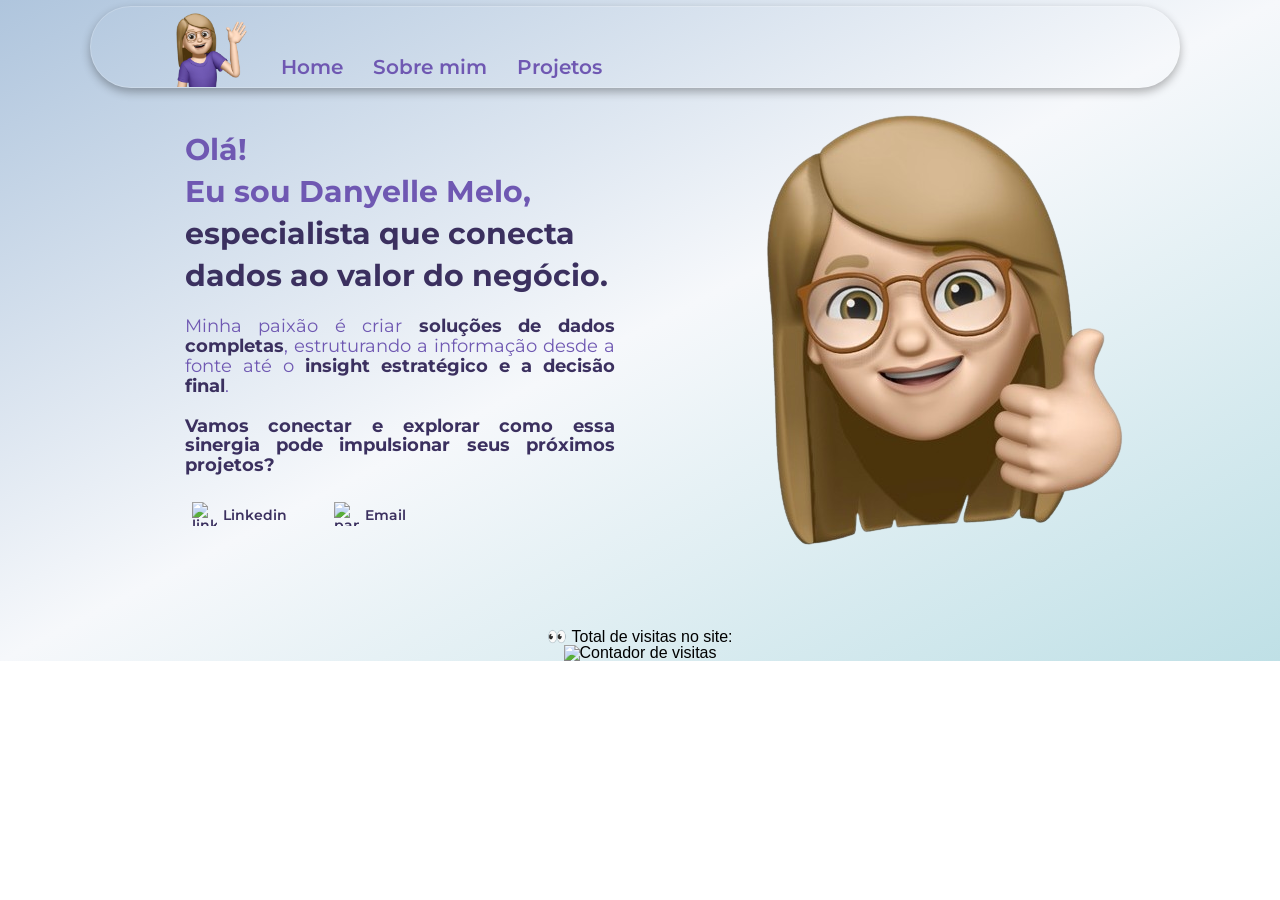
==== commit 8cdc923e: "visitas" ====
--- a/index.html
+++ b/index.html
@@ -70,6 +70,12 @@
         </section>
     </main>
     <script src="script.js" defer></script>
+
+        <!-- Contador de visitas - hits.sh -->
+    <footer style="text-align:center; margin-top: 2rem; font-family: sans-serif;">
+    <p>👀 Total de visitas no site:</p>
+    <img src="https://hits.sh/danysenosdados.github.io/Portfolio.svg?style=for-the-badge&label=VISITAS&color=blue" alt="Contador de visitas">
+    </footer>
 </body>
 
 </html>
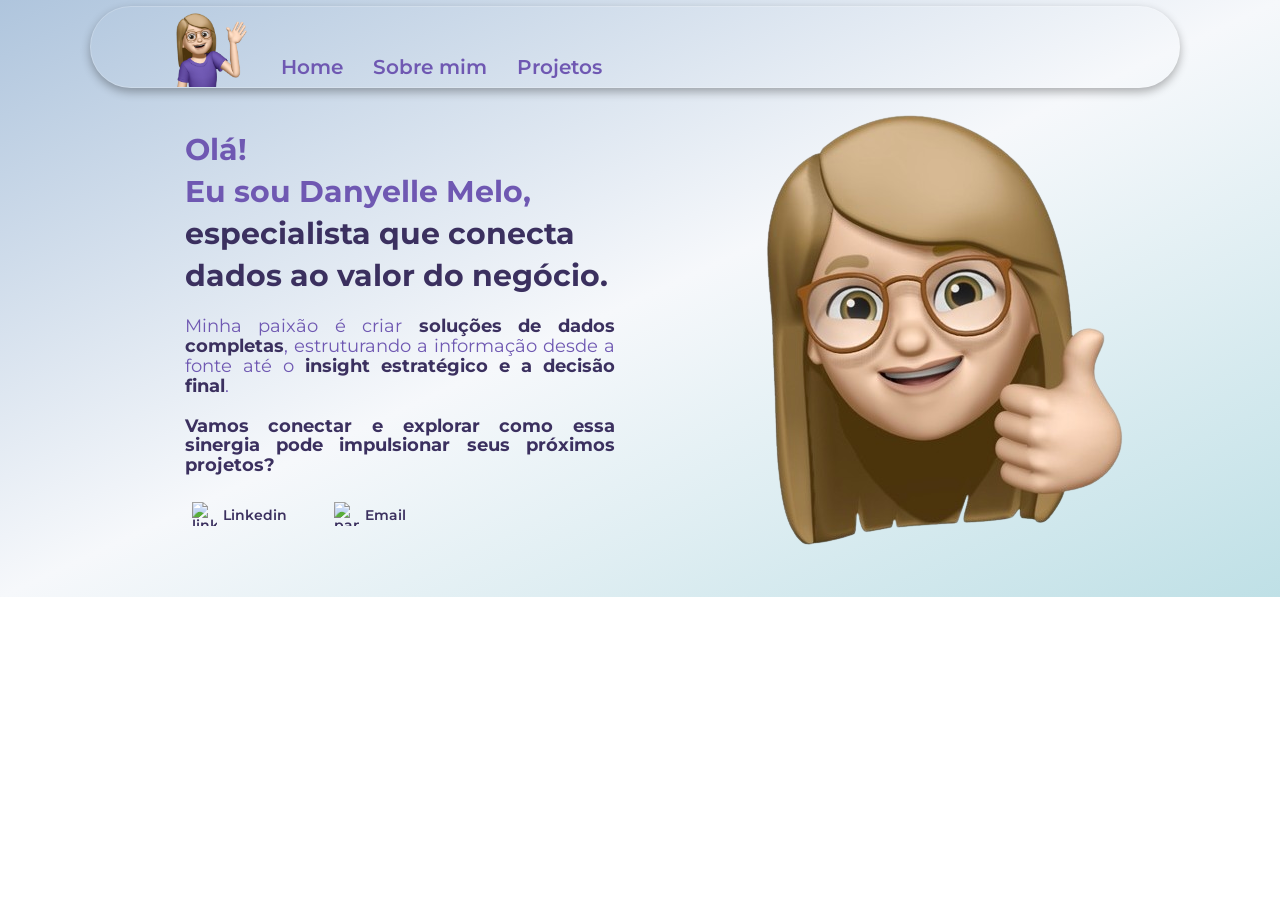
==== commit 7a1bd50f: "oculto" ====
--- a/index.html
+++ b/index.html
@@ -71,11 +71,9 @@
     </main>
     <script src="script.js" defer></script>
 
-        <!-- Contador de visitas - hits.sh -->
-    <footer style="text-align:center; margin-top: 2rem; font-family: sans-serif;">
-    <p>👀 Total de visitas no site:</p>
-    <img src="https://hits.sh/danysenosdados.github.io/Portfolio.svg?style=for-the-badge&label=VISITAS&color=blue" alt="Contador de visitas">
-    </footer>
+   <!-- Contador oculto - ainda registra as visitas -->
+    <img src="https://hits.sh/danysenosdados.github.io/Portfolio.svg" style="display:none;" alt="contador oculto">
+
 </body>
 
 </html>
